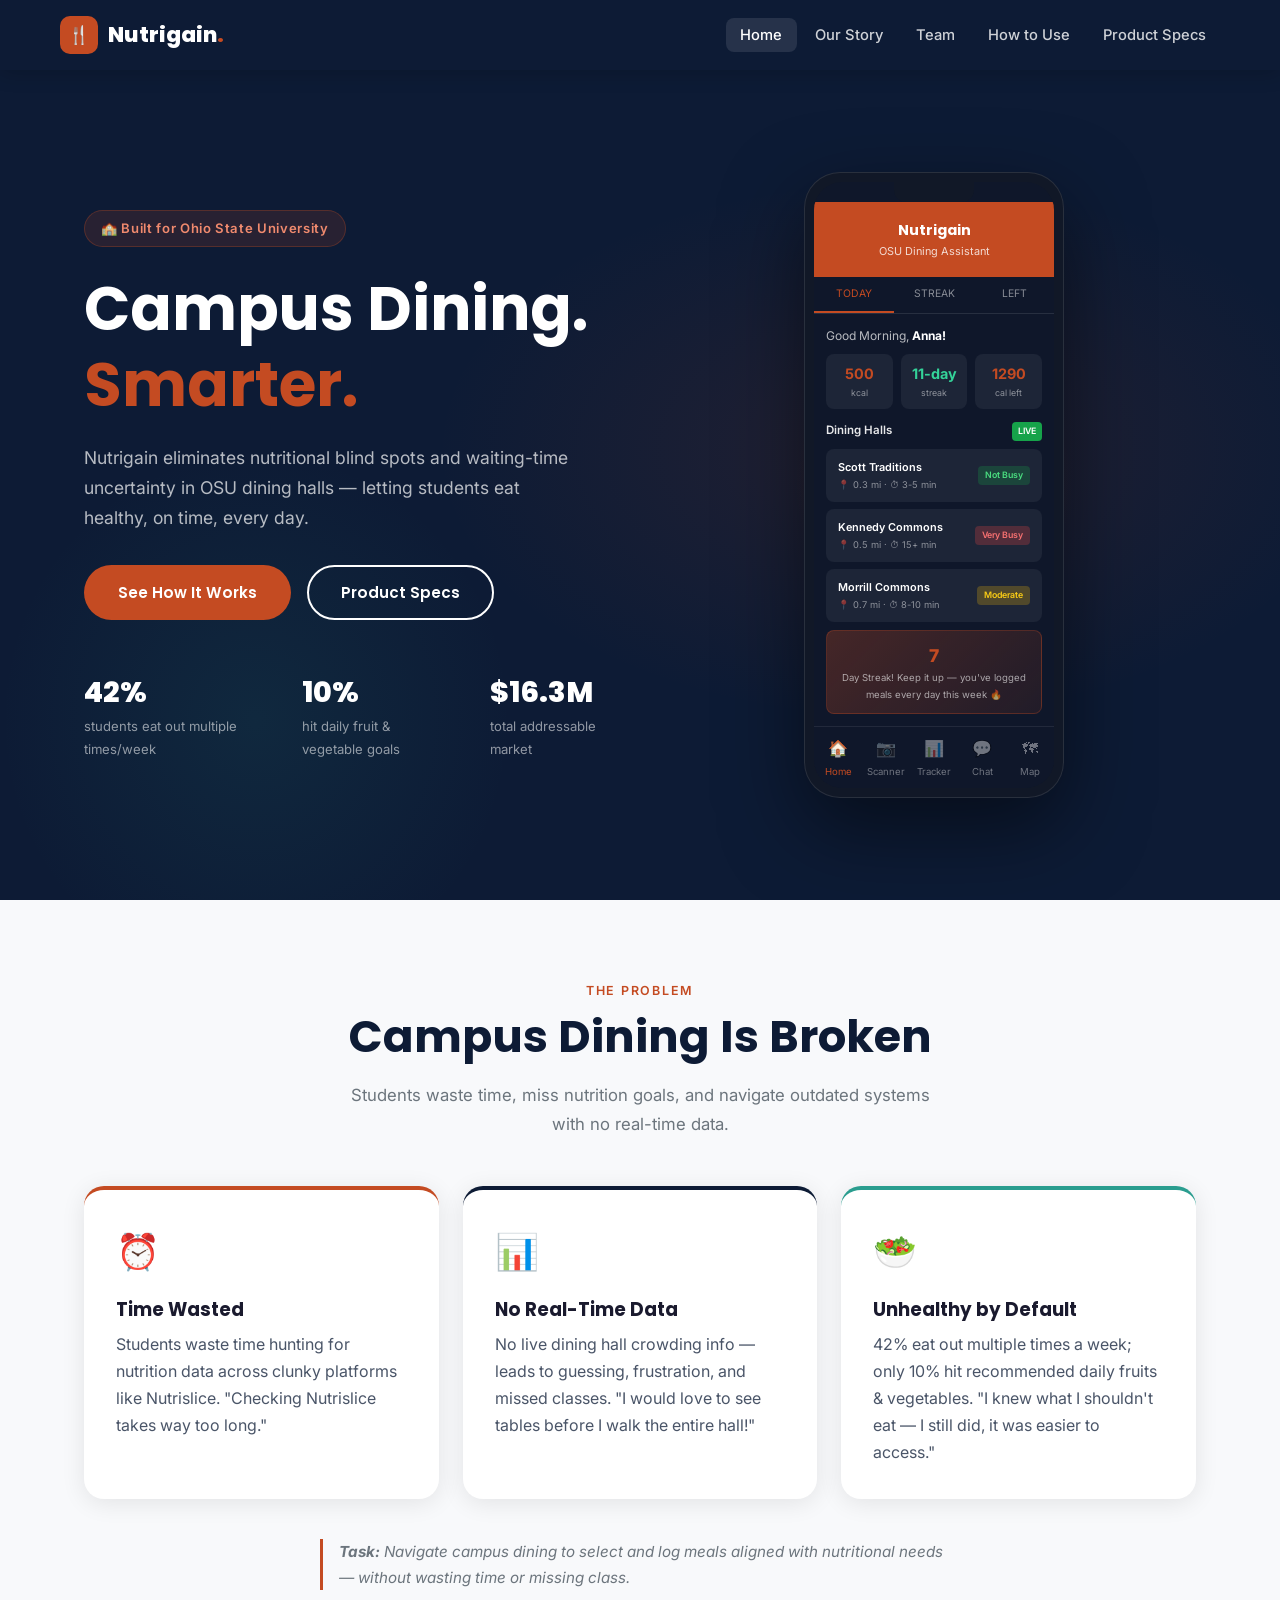
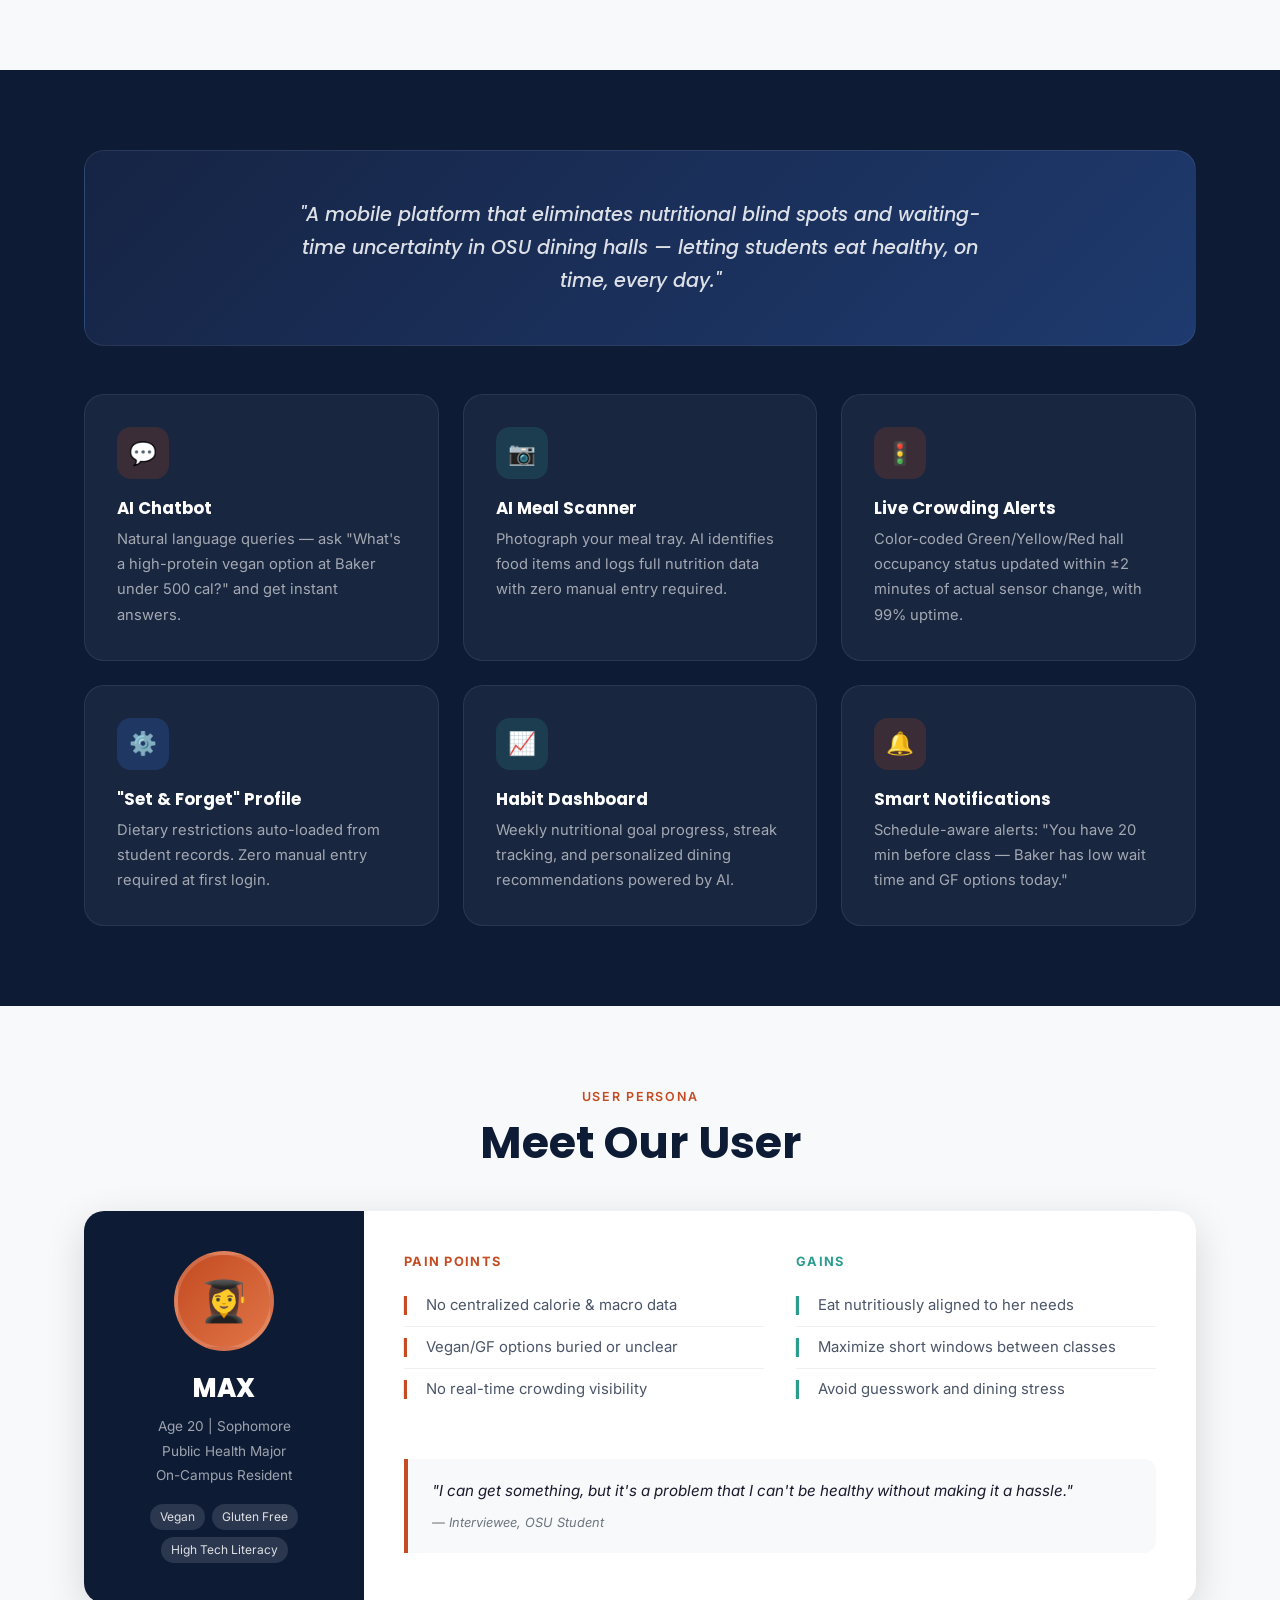
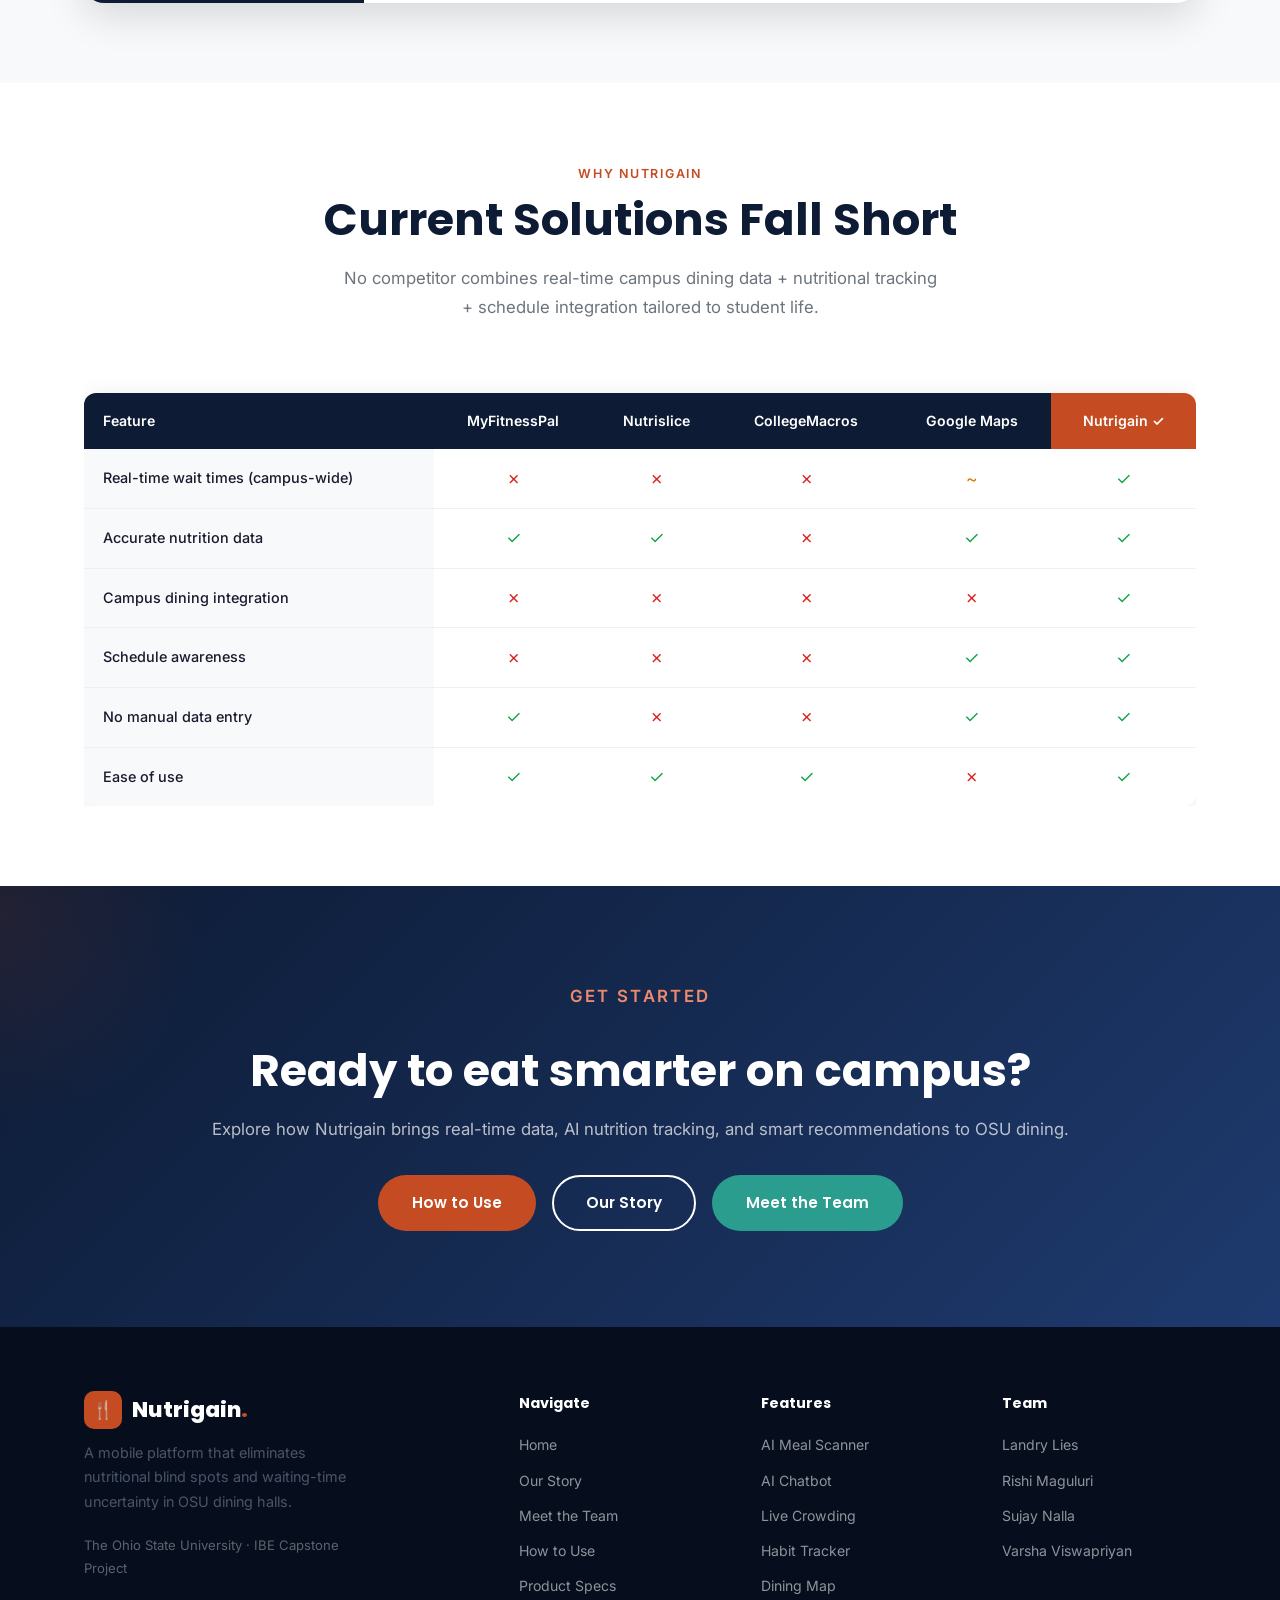
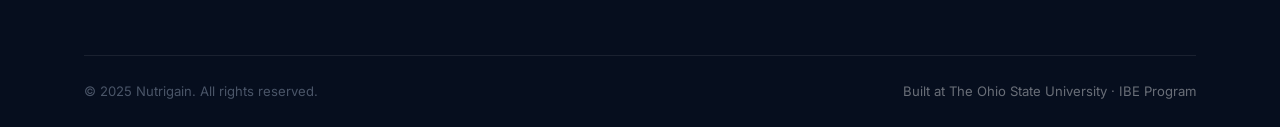
==== index.html @ 14e50cae "Initial Nutrigain website Co-Authored-By: Claude Sonnet 4.6 <noreply@anthropic.com>" ====
<!DOCTYPE html>
<html lang="en">
<head>
  <meta charset="UTF-8">
  <meta name="viewport" content="width=device-width, initial-scale=1.0">
  <title>Nutrigain — Campus Dining. Smarter.</title>
  <link rel="stylesheet" href="css/styles.css">
</head>
<body>

<!-- ── Navigation ─────────────────────────────────────────── -->
<nav class="navbar">
  <div class="nav-inner">
    <a href="index.html" class="nav-logo">
      <div class="nav-logo-icon">🍴</div>
      <span class="nav-logo-text">Nutrigain<span>.</span></span>
    </a>
    <ul class="nav-links">
      <li><a href="index.html">Home</a></li>
      <li><a href="our-story.html">Our Story</a></li>
      <li><a href="team.html">Team</a></li>
      <li><a href="how-to-use.html">How to Use</a></li>
      <li><a href="product-specs.html">Product Specs</a></li>
    </ul>
    <button class="hamburger" aria-label="Menu">
      <span></span><span></span><span></span>
    </button>
  </div>
</nav>

<!-- ── Hero ───────────────────────────────────────────────── -->
<section class="hero">
  <div class="hero-bg"></div>
  <div class="container">
    <div class="hero-grid">
      <div class="hero-content">
        <div class="hero-badge">🏫 Built for Ohio State University</div>
        <h1>Campus Dining.<br><span class="highlight">Smarter.</span></h1>
        <p>Nutrigain eliminates nutritional blind spots and waiting-time uncertainty in OSU dining halls — letting students eat healthy, on time, every day.</p>
        <div class="hero-actions">
          <a href="how-to-use.html" class="btn btn-primary">See How It Works</a>
          <a href="product-specs.html" class="btn btn-secondary">Product Specs</a>
        </div>
        <div class="hero-stats">
          <div>
            <div class="hero-stat-num" data-target="42" data-suffix="%">0%</div>
            <div class="hero-stat-label">students eat out multiple times/week</div>
          </div>
          <div>
            <div class="hero-stat-num" data-target="10" data-suffix="%">0%</div>
            <div class="hero-stat-label">hit daily fruit &amp; vegetable goals</div>
          </div>
          <div>
            <div class="hero-stat-num" data-prefix="$" data-target="16.3" data-suffix="M">$0M</div>
            <div class="hero-stat-label">total addressable market</div>
          </div>
        </div>
      </div>

      <!-- Phone Mockup -->
      <div class="phone-mockup">
        <div class="phone-glow"></div>
        <div class="phone-frame">
          <div class="phone-screen">
            <div class="phone-notch"></div>
            <div class="phone-header">
              <div class="phone-header-title">Nutrigain</div>
              <div class="phone-header-sub">OSU Dining Assistant</div>
            </div>
            <div style="display:flex; border-bottom:1px solid rgba(255,255,255,0.1)">
              <div class="phone-tab active">TODAY</div>
              <div class="phone-tab">STREAK</div>
              <div class="phone-tab">LEFT</div>
            </div>
            <div class="phone-content">
              <div class="phone-greeting">Good Morning, <b>Anna!</b></div>
              <div class="phone-stats-row">
                <div class="phone-stat-card">
                  <div class="num">500</div>
                  <div class="lbl">kcal</div>
                </div>
                <div class="phone-stat-card">
                  <div class="num" style="color:#34d399">11-day</div>
                  <div class="lbl">streak</div>
                </div>
                <div class="phone-stat-card">
                  <div class="num">1290</div>
                  <div class="lbl">cal left</div>
                </div>
              </div>
              <div class="phone-section-title">
                Dining Halls <span class="live-badge">LIVE</span>
              </div>
              <div class="dining-card">
                <div>
                  <div class="dining-card-name">Scott Traditions</div>
                  <div class="dining-card-sub">📍 0.3 mi · ⏱ 3-5 min</div>
                </div>
                <span class="status-badge status-green">Not Busy</span>
              </div>
              <div class="dining-card">
                <div>
                  <div class="dining-card-name">Kennedy Commons</div>
                  <div class="dining-card-sub">📍 0.5 mi · ⏱ 15+ min</div>
                </div>
                <span class="status-badge status-red">Very Busy</span>
              </div>
              <div class="dining-card">
                <div>
                  <div class="dining-card-name">Morrill Commons</div>
                  <div class="dining-card-sub">📍 0.7 mi · ⏱ 8-10 min</div>
                </div>
                <span class="status-badge status-yellow">Moderate</span>
              </div>
              <div class="phone-streak">
                <div class="streak-num">7</div>
                <div class="streak-txt">Day Streak! Keep it up — you've logged meals every day this week 🔥</div>
              </div>
            </div>
            <div class="phone-bottom-nav">
              <a class="active"><span class="icon">🏠</span>Home</a>
              <a><span class="icon">📷</span>Scanner</a>
              <a><span class="icon">📊</span>Tracker</a>
              <a><span class="icon">💬</span>Chat</a>
              <a><span class="icon">🗺</span>Map</a>
            </div>
          </div>
        </div>
      </div>
    </div>
  </div>
</section>

<!-- ── Problem ─────────────────────────────────────────────── -->
<section class="section section-alt">
  <div class="container">
    <div class="text-center fade-in">
      <p class="section-label">The Problem</p>
      <h2 class="section-title">Campus Dining Is Broken</h2>
      <p class="section-subtitle">Students waste time, miss nutrition goals, and navigate outdated systems with no real-time data.</p>
    </div>
    <div class="problem-grid">
      <div class="problem-card fade-in fade-in-delay-1">
        <div class="problem-icon">⏰</div>
        <h3>Time Wasted</h3>
        <p>Students waste time hunting for nutrition data across clunky platforms like Nutrislice. "Checking Nutrislice takes way too long."</p>
      </div>
      <div class="problem-card fade-in fade-in-delay-2">
        <div class="problem-icon">📊</div>
        <h3>No Real-Time Data</h3>
        <p>No live dining hall crowding info — leads to guessing, frustration, and missed classes. "I would love to see tables before I walk the entire hall!"</p>
      </div>
      <div class="problem-card fade-in fade-in-delay-3">
        <div class="problem-icon">🥗</div>
        <h3>Unhealthy by Default</h3>
        <p>42% eat out multiple times a week; only 10% hit recommended daily fruits &amp; vegetables. "I knew what I shouldn't eat — I still did, it was easier to access."</p>
      </div>
    </div>
    <div class="text-center" style="margin-top:2.5rem">
      <p style="font-style:italic; color:var(--gray); font-size:0.95rem; max-width:640px; margin:0 auto; border-left:3px solid var(--orange); padding-left:1rem; text-align:left">
        <strong>Task:</strong> Navigate campus dining to select and log meals aligned with nutritional needs — without wasting time or missing class.
      </p>
    </div>
  </div>
</section>

<!-- ── Value Prop ───────────────────────────────────────────── -->
<section class="section section-dark">
  <div class="container">
    <div class="value-prop-box fade-in">
      <p>"A mobile platform that eliminates nutritional blind spots and waiting-time uncertainty in OSU dining halls — letting students eat healthy, on time, every day."</p>
    </div>
    <div class="features-grid" style="margin-top:3rem">
      <div class="feature-card fade-in fade-in-delay-1">
        <div class="feature-icon fi-orange">💬</div>
        <h3>AI Chatbot</h3>
        <p>Natural language queries — ask "What's a high-protein vegan option at Baker under 500 cal?" and get instant answers.</p>
      </div>
      <div class="feature-card fade-in fade-in-delay-2">
        <div class="feature-icon fi-teal">📷</div>
        <h3>AI Meal Scanner</h3>
        <p>Photograph your meal tray. AI identifies food items and logs full nutrition data with zero manual entry required.</p>
      </div>
      <div class="feature-card fade-in fade-in-delay-3">
        <div class="feature-icon fi-orange">🚦</div>
        <h3>Live Crowding Alerts</h3>
        <p>Color-coded Green/Yellow/Red hall occupancy status updated within ±2 minutes of actual sensor change, with 99% uptime.</p>
      </div>
      <div class="feature-card fade-in fade-in-delay-1">
        <div class="feature-icon fi-blue">⚙️</div>
        <h3>"Set &amp; Forget" Profile</h3>
        <p>Dietary restrictions auto-loaded from student records. Zero manual entry required at first login.</p>
      </div>
      <div class="feature-card fade-in fade-in-delay-2">
        <div class="feature-icon fi-teal">📈</div>
        <h3>Habit Dashboard</h3>
        <p>Weekly nutritional goal progress, streak tracking, and personalized dining recommendations powered by AI.</p>
      </div>
      <div class="feature-card fade-in fade-in-delay-3">
        <div class="feature-icon fi-orange">🔔</div>
        <h3>Smart Notifications</h3>
        <p>Schedule-aware alerts: "You have 20 min before class — Baker has low wait time and GF options today."</p>
      </div>
    </div>
  </div>
</section>


<!-- ── User Persona ─────────────────────────────────────────── -->
<section class="section section-alt">
  <div class="container">
    <div class="text-center fade-in" style="margin-bottom:2.5rem">
      <p class="section-label">User Persona</p>
      <h2 class="section-title">Meet Our User</h2>
    </div>
    <div class="persona-card fade-in">
      <div class="persona-left">
        <div class="persona-avatar">👩‍🎓</div>
        <div class="persona-name">MAX</div>
        <div class="persona-meta">
          Age 20 | Sophomore<br>
          Public Health Major<br>
          On-Campus Resident
        </div>
        <div class="persona-tags">
          <span class="persona-tag">Vegan</span>
          <span class="persona-tag">Gluten Free</span>
          <span class="persona-tag">High Tech Literacy</span>
        </div>
      </div>
      <div class="persona-right">
        <div style="display:grid; grid-template-columns:1fr 1fr; gap:2rem">
          <div>
            <p class="persona-section-title orange">Pain Points</p>
            <ul class="persona-list">
              <li>No centralized calorie &amp; macro data</li>
              <li>Vegan/GF options buried or unclear</li>
              <li>No real-time crowding visibility</li>
            </ul>
          </div>
          <div>
            <p class="persona-section-title teal">Gains</p>
            <ul class="persona-list teal">
              <li>Eat nutritiously aligned to her needs</li>
              <li>Maximize short windows between classes</li>
              <li>Avoid guesswork and dining stress</li>
            </ul>
          </div>
        </div>
        <div class="persona-quote">
          "I can get something, but it's a problem that I can't be healthy without making it a hassle."
          <div style="font-size:0.8rem; margin-top:0.5rem; color:var(--gray)">— Interviewee, OSU Student</div>
        </div>
      </div>
    </div>
  </div>
</section>

<!-- ── Competitor Comparison ────────────────────────────────── -->
<section class="section">
  <div class="container">
    <div class="text-center fade-in" style="margin-bottom:0.5rem">
      <p class="section-label">Why Nutrigain</p>
      <h2 class="section-title">Current Solutions Fall Short</h2>
      <p class="section-subtitle">No competitor combines real-time campus dining data + nutritional tracking + schedule integration tailored to student life.</p>
    </div>
    <div class="fade-in" style="overflow-x:auto; margin-top:2rem">
      <table class="comparison-table">
        <thead>
          <tr>
            <th>Feature</th>
            <th>MyFitnessPal</th>
            <th>Nutrislice</th>
            <th>CollegeMacros</th>
            <th>Google Maps</th>
            <th class="highlight">Nutrigain ✓</th>
          </tr>
        </thead>
        <tbody>
          <tr>
            <td>Real-time wait times (campus-wide)</td>
            <td><span class="cross">✗</span></td>
            <td><span class="cross">✗</span></td>
            <td><span class="cross">✗</span></td>
            <td><span class="partial">~</span></td>
            <td><span class="check">✓</span></td>
          </tr>
          <tr>
            <td>Accurate nutrition data</td>
            <td><span class="check">✓</span></td>
            <td><span class="check">✓</span></td>
            <td><span class="cross">✗</span></td>
            <td><span class="check">✓</span></td>
            <td><span class="check">✓</span></td>
          </tr>
          <tr>
            <td>Campus dining integration</td>
            <td><span class="cross">✗</span></td>
            <td><span class="cross">✗</span></td>
            <td><span class="cross">✗</span></td>
            <td><span class="cross">✗</span></td>
            <td><span class="check">✓</span></td>
          </tr>
          <tr>
            <td>Schedule awareness</td>
            <td><span class="cross">✗</span></td>
            <td><span class="cross">✗</span></td>
            <td><span class="cross">✗</span></td>
            <td><span class="check">✓</span></td>
            <td><span class="check">✓</span></td>
          </tr>
          <tr>
            <td>No manual data entry</td>
            <td><span class="check">✓</span></td>
            <td><span class="cross">✗</span></td>
            <td><span class="cross">✗</span></td>
            <td><span class="check">✓</span></td>
            <td><span class="check">✓</span></td>
          </tr>
          <tr>
            <td>Ease of use</td>
            <td><span class="check">✓</span></td>
            <td><span class="check">✓</span></td>
            <td><span class="check">✓</span></td>
            <td><span class="cross">✗</span></td>
            <td><span class="check">✓</span></td>
          </tr>
        </tbody>
      </table>
    </div>
  </div>
</section>

<!-- ── CTA ─────────────────────────────────────────────────── -->
<section class="cta-section">
  <div class="container">
    <p class="section-label" style="color:#f08a6e">Get Started</p>
    <h2>Ready to eat smarter on campus?</h2>
    <p>Explore how Nutrigain brings real-time data, AI nutrition tracking, and smart recommendations to OSU dining.</p>
    <div style="display:flex; gap:1rem; justify-content:center; flex-wrap:wrap; position:relative; z-index:1">
      <a href="how-to-use.html" class="btn btn-primary">How to Use</a>
      <a href="our-story.html" class="btn btn-secondary">Our Story</a>
      <a href="team.html" class="btn btn-teal">Meet the Team</a>
    </div>
  </div>
</section>

<!-- ── Footer ──────────────────────────────────────────────── -->
<footer class="footer">
  <div class="container">
    <div class="footer-grid">
      <div class="footer-brand">
        <div class="nav-logo">
          <div class="nav-logo-icon">🍴</div>
          <span class="nav-logo-text">Nutrigain<span>.</span></span>
        </div>
        <p>A mobile platform that eliminates nutritional blind spots and waiting-time uncertainty in OSU dining halls.</p>
        <p style="font-size:0.82rem; color:rgba(255,255,255,0.35)">The Ohio State University · IBE Capstone Project</p>
      </div>
      <div>
        <div class="footer-heading">Navigate</div>
        <ul class="footer-links">
          <li><a href="index.html">Home</a></li>
          <li><a href="our-story.html">Our Story</a></li>
          <li><a href="team.html">Meet the Team</a></li>
          <li><a href="how-to-use.html">How to Use</a></li>
          <li><a href="product-specs.html">Product Specs</a></li>
        </ul>
      </div>
      <div>
        <div class="footer-heading">Features</div>
        <ul class="footer-links">
          <li><a href="how-to-use.html#ai-scanner">AI Meal Scanner</a></li>
          <li><a href="how-to-use.html#chatbot">AI Chatbot</a></li>
          <li><a href="how-to-use.html#crowding">Live Crowding</a></li>
          <li><a href="how-to-use.html#tracker">Habit Tracker</a></li>
          <li><a href="how-to-use.html#map">Dining Map</a></li>
        </ul>
      </div>
      <div>
        <div class="footer-heading">Team</div>
        <ul class="footer-links">
          <li><a href="team/landry-lies.html">Landry Lies</a></li>
          <li><a href="team/rishi-maguluri.html">Rishi Maguluri</a></li>
          <li><a href="team/sujay-nalla.html">Sujay Nalla</a></li>
          <li><a href="team/varsha-viswapriyan.html">Varsha Viswapriyan</a></li>
        </ul>
      </div>
    </div>
    <div class="footer-bottom">
      <p>&copy; 2025 Nutrigain. All rights reserved.</p>
      <p class="footer-osu">Built at The Ohio State University · IBE Program</p>
    </div>
  </div>
</footer>

<script src="js/main.js"></script>
</body>
</html>
---- css/styles.css ----
/* ============================================================
   Nutrigain — Master Stylesheet
   Colors: Navy #0d1b35 | Orange #c44b22 | Teal #2a9d8f
   ============================================================ */

@import url('https://fonts.googleapis.com/css2?family=Poppins:wght@400;600;700;800&family=Inter:wght@300;400;500;600&display=swap');

:root {
  --navy:        #0d1b35;
  --navy-mid:    #162444;
  --navy-light:  #1e3a6e;
  --orange:      #c44b22;
  --orange-h:    #d95c32;
  --teal:        #2a9d8f;
  --teal-h:      #3dbcac;
  --white:       #ffffff;
  --off-white:   #f8f9fb;
  --light:       #eef0f4;
  --gray:        #6c757d;
  --dark:        #1a1a2e;
  --shadow:      0 4px 24px rgba(0,0,0,0.09);
  --shadow-lg:   0 12px 40px rgba(0,0,0,0.14);
  --radius:      12px;
  --radius-lg:   20px;
  --transition:  all 0.3s cubic-bezier(0.4,0,0.2,1);
}

/* ── Reset ── */
*, *::before, *::after { box-sizing: border-box; margin: 0; padding: 0; }
html { scroll-behavior: smooth; }
body {
  font-family: 'Inter', -apple-system, BlinkMacSystemFont, sans-serif;
  color: var(--dark);
  line-height: 1.7;
  overflow-x: hidden;
  background: var(--white);
}
img { max-width: 100%; display: block; }
a  { text-decoration: none; color: inherit; }
ul { list-style: none; }

/* ── Typography ── */
h1,h2,h3,h4,h5 { font-family: 'Poppins', sans-serif; font-weight: 700; line-height: 1.25; }
h1 { font-size: clamp(2.2rem, 5vw, 3.8rem); }
h2 { font-size: clamp(1.8rem, 3.5vw, 2.8rem); }
h3 { font-size: clamp(1.2rem, 2vw, 1.6rem); }
p  { font-size: 1rem; color: #4a5568; }

.section-label {
  font-size: 0.78rem;
  font-weight: 600;
  letter-spacing: 0.14em;
  text-transform: uppercase;
  color: var(--orange);
  margin-bottom: 0.5rem;
}
.section-title { margin-bottom: 1rem; color: var(--navy); }
.section-subtitle { font-size: 1.05rem; color: var(--gray); max-width: 600px; }

/* ── Layout Helpers ── */
.container { max-width: 1160px; margin: 0 auto; padding: 0 1.5rem; }
.section { padding: 5rem 0; }
.section-dark { background: var(--navy); }
.section-alt  { background: var(--off-white); }
.text-center { text-align: center; }
.text-center .section-subtitle { margin: 0 auto; }
.flex { display: flex; }
.flex-center { display: flex; align-items: center; justify-content: center; }
.grid-2 { display: grid; grid-template-columns: repeat(2,1fr); gap: 2rem; }
.grid-3 { display: grid; grid-template-columns: repeat(3,1fr); gap: 2rem; }
.grid-4 { display: grid; grid-template-columns: repeat(4,1fr); gap: 1.5rem; }

/* ── Buttons ── */
.btn {
  display: inline-flex;
  align-items: center;
  gap: 0.5rem;
  padding: 0.8rem 2rem;
  border-radius: 50px;
  font-family: 'Poppins', sans-serif;
  font-weight: 600;
  font-size: 0.95rem;
  cursor: pointer;
  border: 2px solid transparent;
  transition: var(--transition);
  white-space: nowrap;
}
.btn-primary { background: var(--orange); color: var(--white); }
.btn-primary:hover { background: var(--orange-h); transform: translateY(-2px); box-shadow: 0 8px 24px rgba(196,75,34,0.35); }
.btn-secondary { background: transparent; border-color: var(--white); color: var(--white); }
.btn-secondary:hover { background: var(--white); color: var(--navy); transform: translateY(-2px); }
.btn-teal { background: var(--teal); color: var(--white); }
.btn-teal:hover { background: var(--teal-h); transform: translateY(-2px); }
.btn-outline { background: transparent; border-color: var(--navy); color: var(--navy); }
.btn-outline:hover { background: var(--navy); color: var(--white); }
.btn-sm { padding: 0.5rem 1.2rem; font-size: 0.85rem; }

/* ── Navigation ── */
.navbar {
  position: fixed;
  top: 0; left: 0; right: 0;
  z-index: 1000;
  background: var(--navy);
  padding: 0 1.5rem;
  height: 70px;
  display: flex;
  align-items: center;
  transition: var(--transition);
  box-shadow: 0 2px 20px rgba(0,0,0,0.2);
}
.navbar.scrolled { height: 62px; background: rgba(13,27,53,0.97); backdrop-filter: blur(10px); }
.nav-inner { max-width: 1160px; margin: 0 auto; width: 100%; display: flex; align-items: center; justify-content: space-between; }
.nav-logo { display: flex; align-items: center; gap: 0.65rem; }
.nav-logo-icon {
  width: 38px; height: 38px;
  background: var(--orange);
  border-radius: 10px;
  display: flex; align-items: center; justify-content: center;
  font-size: 1.1rem;
}
.nav-logo-text { font-family: 'Poppins', sans-serif; font-weight: 800; font-size: 1.35rem; color: var(--white); }
.nav-logo-text span { color: var(--orange); }
.nav-links { display: flex; align-items: center; gap: 0.25rem; }
.nav-links a {
  color: rgba(255,255,255,0.8);
  font-weight: 500;
  font-size: 0.92rem;
  padding: 0.5rem 0.9rem;
  border-radius: 8px;
  transition: var(--transition);
}
.nav-links a:hover, .nav-links a.active { color: var(--white); background: rgba(255,255,255,0.1); }
.nav-cta { margin-left: 0.5rem; }
.hamburger { display: none; flex-direction: column; gap: 5px; cursor: pointer; padding: 5px; }
.hamburger span { display: block; width: 24px; height: 2px; background: var(--white); border-radius: 2px; transition: var(--transition); }

/* ── Hero ── */
.hero {
  min-height: 100vh;
  background: var(--navy);
  display: flex;
  align-items: center;
  position: relative;
  overflow: hidden;
  padding-top: 70px;
}
.hero-bg {
  position: absolute; inset: 0;
  background:
    radial-gradient(ellipse 60% 50% at 70% 50%, rgba(196,75,34,0.12) 0%, transparent 60%),
    radial-gradient(ellipse 40% 60% at 20% 80%, rgba(42,157,143,0.1) 0%, transparent 50%);
}
.hero-grid {
  display: grid;
  grid-template-columns: 1fr 1fr;
  gap: 4rem;
  align-items: center;
  position: relative;
  z-index: 1;
}
.hero-badge {
  display: inline-flex;
  align-items: center;
  gap: 0.5rem;
  background: rgba(196,75,34,0.15);
  border: 1px solid rgba(196,75,34,0.3);
  color: #f08a6e;
  padding: 0.4rem 1rem;
  border-radius: 50px;
  font-size: 0.82rem;
  font-weight: 600;
  letter-spacing: 0.05em;
  margin-bottom: 1.5rem;
}
.hero h1 { color: var(--white); margin-bottom: 1.25rem; }
.hero h1 .highlight { color: var(--orange); }
.hero p { color: rgba(255,255,255,0.7); font-size: 1.1rem; max-width: 500px; margin-bottom: 2rem; }
.hero-actions { display: flex; gap: 1rem; flex-wrap: wrap; }
.hero-stats { display: flex; gap: 2.5rem; margin-top: 3rem; }
.hero-stat-num { font-family: 'Poppins', sans-serif; font-size: 1.8rem; font-weight: 800; color: var(--white); }
.hero-stat-label { font-size: 0.82rem; color: rgba(255,255,255,0.55); margin-top: -2px; }

/* Phone mockup */
.phone-mockup {
  position: relative;
  display: flex;
  justify-content: center;
  align-items: center;
}
.phone-glow {
  position: absolute;
  width: 280px; height: 280px;
  background: radial-gradient(circle, rgba(196,75,34,0.25), transparent 70%);
  border-radius: 50%;
}
.phone-frame {
  width: 260px;
  background: #111827;
  border-radius: 36px;
  padding: 10px;
  box-shadow: 0 30px 80px rgba(0,0,0,0.5), inset 0 0 0 1px rgba(255,255,255,0.1);
  position: relative;
  z-index: 1;
}
.phone-screen {
  background: #0f172a;
  border-radius: 28px;
  overflow: hidden;
  min-height: 480px;
}
.phone-notch {
  width: 80px; height: 20px;
  background: #111827;
  border-radius: 0 0 12px 12px;
  margin: 0 auto;
}
.phone-header {
  background: var(--orange);
  padding: 1rem;
  text-align: center;
}
.phone-header-title { font-family: 'Poppins', sans-serif; font-weight: 700; color: white; font-size: 0.9rem; }
.phone-header-sub { font-size: 0.68rem; color: rgba(255,255,255,0.8); }
.phone-tabs {
  display: flex;
  border-bottom: 1px solid rgba(255,255,255,0.1);
}
.phone-tab {
  flex: 1;
  padding: 0.5rem;
  text-align: center;
  font-size: 0.65rem;
  color: rgba(255,255,255,0.5);
  cursor: pointer;
}
.phone-tab.active { color: var(--orange); border-bottom: 2px solid var(--orange); }
.phone-content { padding: 0.75rem; }
.phone-greeting { font-size: 0.75rem; color: rgba(255,255,255,0.7); margin-bottom: 0.5rem; }
.phone-greeting b { color: white; }
.phone-stats-row { display: flex; gap: 0.5rem; margin-bottom: 0.75rem; }
.phone-stat-card {
  flex: 1;
  background: rgba(255,255,255,0.06);
  border-radius: 8px;
  padding: 0.5rem;
  text-align: center;
}
.phone-stat-card .num { font-size: 0.9rem; font-weight: 700; color: var(--orange); }
.phone-stat-card .lbl { font-size: 0.55rem; color: rgba(255,255,255,0.5); }
.phone-section-title { font-size: 0.72rem; font-weight: 600; color: rgba(255,255,255,0.9); margin-bottom: 0.5rem; display: flex; align-items: center; justify-content: space-between; }
.live-badge { font-size: 0.55rem; background: #16a34a; color: white; padding: 2px 6px; border-radius: 4px; }
.dining-card {
  background: rgba(255,255,255,0.06);
  border-radius: 8px;
  padding: 0.6rem 0.75rem;
  margin-bottom: 0.4rem;
  display: flex;
  align-items: center;
  justify-content: space-between;
}
.dining-card-name { font-size: 0.68rem; color: white; font-weight: 600; }
.dining-card-sub { font-size: 0.58rem; color: rgba(255,255,255,0.5); }
.status-badge { font-size: 0.55rem; padding: 2px 7px; border-radius: 4px; font-weight: 600; }
.status-green { background: rgba(22,163,74,0.25); color: #4ade80; }
.status-yellow { background: rgba(234,179,8,0.25); color: #facc15; }
.status-red { background: rgba(239,68,68,0.25); color: #f87171; }
.phone-streak {
  background: linear-gradient(135deg, rgba(196,75,34,0.3), rgba(196,75,34,0.1));
  border: 1px solid rgba(196,75,34,0.3);
  border-radius: 8px;
  padding: 0.6rem;
  text-align: center;
  margin-top: 0.5rem;
}
.phone-streak .streak-num { font-size: 1.1rem; font-weight: 800; color: var(--orange); }
.phone-streak .streak-txt { font-size: 0.6rem; color: rgba(255,255,255,0.6); }
.phone-bottom-nav {
  display: flex;
  background: #0f172a;
  border-top: 1px solid rgba(255,255,255,0.08);
  padding: 0.5rem 0;
}
.phone-bottom-nav a {
  flex: 1;
  text-align: center;
  font-size: 0.6rem;
  color: rgba(255,255,255,0.4);
  display: flex;
  flex-direction: column;
  align-items: center;
  gap: 2px;
}
.phone-bottom-nav a.active { color: var(--orange); }
.phone-bottom-nav a .icon { font-size: 1rem; }

/* ── Problem Section ── */
.problem-grid { display: grid; grid-template-columns: repeat(3,1fr); gap: 1.5rem; margin-top: 3rem; }
.problem-card {
  background: var(--white);
  border-radius: var(--radius-lg);
  padding: 2rem;
  box-shadow: var(--shadow);
  transition: var(--transition);
  border-top: 4px solid transparent;
}
.problem-card:nth-child(1) { border-top-color: var(--orange); }
.problem-card:nth-child(2) { border-top-color: var(--navy); }
.problem-card:nth-child(3) { border-top-color: var(--teal); }
.problem-card:hover { transform: translateY(-6px); box-shadow: var(--shadow-lg); }
.problem-icon { font-size: 2.2rem; margin-bottom: 1rem; }
.problem-card h3 { margin-bottom: 0.6rem; font-size: 1.15rem; }

/* ── Features ── */
.features-grid { display: grid; grid-template-columns: repeat(3,1fr); gap: 1.5rem; margin-top: 3rem; }
.feature-card {
  background: rgba(255,255,255,0.05);
  border: 1px solid rgba(255,255,255,0.08);
  border-radius: var(--radius-lg);
  padding: 2rem;
  transition: var(--transition);
}
.feature-card:hover {
  background: rgba(255,255,255,0.08);
  transform: translateY(-4px);
  border-color: rgba(196,75,34,0.3);
}
.feature-icon {
  width: 52px; height: 52px;
  border-radius: 14px;
  display: flex; align-items: center; justify-content: center;
  font-size: 1.4rem;
  margin-bottom: 1.2rem;
}
.fi-orange { background: rgba(196,75,34,0.2); }
.fi-teal   { background: rgba(42,157,143,0.2); }
.fi-blue   { background: rgba(59,130,246,0.2); }
.feature-card h3 { color: var(--white); margin-bottom: 0.5rem; font-size: 1.05rem; }
.feature-card p  { color: rgba(255,255,255,0.6); font-size: 0.92rem; }

/* ── Value Prop ── */
.value-prop-box {
  background: linear-gradient(135deg, var(--navy-mid), var(--navy-light));
  border-radius: var(--radius-lg);
  padding: 3rem;
  text-align: center;
  border: 1px solid rgba(255,255,255,0.08);
}
.value-prop-box p { color: rgba(255,255,255,0.85); font-size: 1.2rem; font-style: italic; font-family: 'Poppins', sans-serif; font-weight: 500; max-width: 700px; margin: 0 auto; }

/* ── Stats Bar ── */
.stats-bar {
  background: var(--orange);
  padding: 2.5rem 0;
}
.stats-row { display: flex; justify-content: space-around; align-items: center; flex-wrap: wrap; gap: 2rem; }
.stat-item { text-align: center; }
.stat-num { font-family: 'Poppins', sans-serif; font-size: 2.4rem; font-weight: 800; color: var(--white); line-height: 1; }
.stat-label { font-size: 0.82rem; color: rgba(255,255,255,0.8); margin-top: 0.3rem; font-weight: 500; }

/* ── Comparison Table ── */
.comparison-table { width: 100%; border-collapse: separate; border-spacing: 0; margin-top: 2.5rem; border-radius: var(--radius); overflow: hidden; box-shadow: var(--shadow); }
.comparison-table th { background: var(--navy); color: var(--white); padding: 1rem 1.2rem; font-size: 0.88rem; font-weight: 600; text-align: center; }
.comparison-table th:first-child { text-align: left; }
.comparison-table th.highlight { background: var(--orange); }
.comparison-table td { padding: 0.9rem 1.2rem; text-align: center; font-size: 0.9rem; border-bottom: 1px solid var(--light); }
.comparison-table td:first-child { text-align: left; font-weight: 500; background: var(--off-white); }
.comparison-table tr:last-child td { border-bottom: none; }
.comparison-table tr:hover td { background: rgba(196,75,34,0.04); }
.check { color: #16a34a; font-size: 1.1rem; }
.cross { color: #dc2626; font-size: 1.1rem; }
.partial { color: #d97706; font-size: 1.1rem; }

/* ── Persona Card ── */
.persona-card {
  background: var(--white);
  border-radius: var(--radius-lg);
  overflow: hidden;
  box-shadow: var(--shadow-lg);
  display: grid;
  grid-template-columns: 280px 1fr;
}
.persona-left {
  background: var(--navy);
  padding: 2.5rem 2rem;
  text-align: center;
}
.persona-avatar {
  width: 100px; height: 100px;
  background: linear-gradient(135deg, var(--orange), #e07548);
  border-radius: 50%;
  display: flex; align-items: center; justify-content: center;
  font-size: 2.5rem;
  margin: 0 auto 1rem;
  border: 4px solid rgba(255,255,255,0.15);
}
.persona-name { font-family: 'Poppins', sans-serif; font-size: 1.6rem; font-weight: 800; color: var(--white); margin-bottom: 0.25rem; }
.persona-meta { font-size: 0.85rem; color: rgba(255,255,255,0.6); line-height: 1.8; }
.persona-tags { display: flex; flex-wrap: wrap; gap: 0.4rem; margin-top: 1rem; justify-content: center; }
.persona-tag { background: rgba(255,255,255,0.12); color: rgba(255,255,255,0.85); padding: 3px 10px; border-radius: 20px; font-size: 0.75rem; }
.persona-right { padding: 2.5rem; }
.persona-section-title { font-size: 0.8rem; font-weight: 700; letter-spacing: 0.1em; text-transform: uppercase; margin-bottom: 0.75rem; }
.persona-section-title.orange { color: var(--orange); }
.persona-section-title.teal { color: var(--teal); }
.persona-list { margin-bottom: 1.5rem; }
.persona-list li {
  display: flex;
  align-items: flex-start;
  gap: 0.6rem;
  padding: 0.5rem 0;
  border-bottom: 1px solid var(--light);
  font-size: 0.93rem;
  color: #4a5568;
}
.persona-list li:last-child { border-bottom: none; }
.persona-list li::before { content: '▎'; color: var(--orange); font-size: 1rem; flex-shrink: 0; line-height: 1.5; }
.persona-list.teal li::before { color: var(--teal); }
.persona-quote {
  background: var(--off-white);
  border-left: 4px solid var(--orange);
  padding: 1.2rem 1.5rem;
  border-radius: 0 var(--radius) var(--radius) 0;
  font-style: italic;
  font-size: 0.95rem;
  color: var(--dark);
  margin-top: 1.5rem;
}

/* ── Timeline ── */
.timeline { position: relative; padding: 2rem 0; }
.timeline::before {
  content: '';
  position: absolute;
  left: 50%;
  top: 0; bottom: 0;
  width: 2px;
  background: linear-gradient(to bottom, var(--orange), var(--teal));
  transform: translateX(-50%);
}
.timeline-item {
  display: grid;
  grid-template-columns: 1fr 60px 1fr;
  gap: 0; margin-bottom: 3rem;
  align-items: start;
}
.timeline-item:nth-child(even) .timeline-content:first-child { order: 3; text-align: left; }
.timeline-item:nth-child(even) .timeline-center { order: 2; }
.timeline-item:nth-child(even) .timeline-content:last-child { order: 1; text-align: right; }
.timeline-content {
  background: var(--white);
  border-radius: var(--radius);
  padding: 1.5rem;
  box-shadow: var(--shadow);
  transition: var(--transition);
}
.timeline-content:hover { transform: translateY(-3px); box-shadow: var(--shadow-lg); }
.timeline-content.empty { background: transparent; box-shadow: none; }
.timeline-center { display: flex; justify-content: center; align-items: flex-start; padding-top: 1.5rem; }
.timeline-dot {
  width: 44px; height: 44px;
  border-radius: 50%;
  background: var(--orange);
  display: flex; align-items: center; justify-content: center;
  font-size: 1.2rem;
  box-shadow: 0 0 0 6px rgba(196,75,34,0.15);
  flex-shrink: 0;
}
.timeline-dot.teal { background: var(--teal); box-shadow: 0 0 0 6px rgba(42,157,143,0.15); }
.timeline-dot.navy { background: var(--navy); box-shadow: 0 0 0 6px rgba(13,27,53,0.15); }
.timeline-step { font-size: 0.75rem; font-weight: 700; letter-spacing: 0.1em; text-transform: uppercase; color: var(--orange); margin-bottom: 0.4rem; }
.timeline-content h3 { font-size: 1.05rem; margin-bottom: 0.5rem; }
.timeline-content p  { font-size: 0.88rem; }

/* ── Team ── */
.team-grid { display: grid; grid-template-columns: repeat(4,1fr); gap: 2rem; margin-top: 3rem; }
.team-card {
  background: var(--white);
  border-radius: var(--radius-lg);
  overflow: hidden;
  box-shadow: var(--shadow);
  transition: var(--transition);
  text-align: center;
}
.team-card:hover { transform: translateY(-8px); box-shadow: var(--shadow-lg); }
.team-photo {
  height: 180px;
  background: var(--navy);
  display: flex; align-items: center; justify-content: center;
  font-size: 3rem;
  position: relative;
  overflow: hidden;
}
.team-photo::before {
  content: '';
  position: absolute; inset: 0;
  background: radial-gradient(circle at 50% 70%, rgba(196,75,34,0.15), transparent 60%);
}
.team-initials {
  width: 80px; height: 80px;
  border-radius: 50%;
  display: flex; align-items: center; justify-content: center;
  font-family: 'Poppins', sans-serif;
  font-size: 1.6rem;
  font-weight: 800;
  color: var(--white);
  position: relative;
  z-index: 1;
  border: 3px solid rgba(255,255,255,0.2);
}
.ti-orange { background: var(--orange); }
.ti-teal   { background: var(--teal); }
.ti-blue   { background: #3b82f6; }
.ti-purple { background: #7c3aed; }
.team-info { padding: 1.5rem; }
.team-name { font-size: 1.05rem; margin-bottom: 0.2rem; }
.team-role { font-size: 0.82rem; color: var(--orange); font-weight: 600; margin-bottom: 0.75rem; }
.team-bio  { font-size: 0.85rem; margin-bottom: 1rem; }
.team-link { font-size: 0.85rem; font-weight: 600; color: var(--teal); display: inline-flex; align-items: center; gap: 0.3rem; }
.team-link:hover { color: var(--orange); }

/* ── UX Flow ── */
.flow-diagram {
  background: var(--white);
  border-radius: var(--radius-lg);
  padding: 2.5rem;
  box-shadow: var(--shadow-lg);
  margin-top: 2.5rem;
  overflow-x: auto;
}
.flow-title { font-size: 0.75rem; font-weight: 700; letter-spacing: 0.12em; text-transform: uppercase; color: var(--gray); margin-bottom: 2rem; text-align: center; }
.flow-row { display: flex; align-items: flex-start; justify-content: center; gap: 0; flex-wrap: nowrap; }
.flow-node {
  background: #dbeafe;
  border: 2px solid #93c5fd;
  border-radius: 8px;
  padding: 0.6rem 0.9rem;
  font-size: 0.78rem;
  font-weight: 600;
  color: #1e40af;
  text-align: center;
  min-width: 110px;
  max-width: 130px;
  position: relative;
}
.flow-node.orange { background: #fed7aa; border-color: #fb923c; color: #9a3412; }
.flow-node.teal   { background: #ccfbf1; border-color: #5eead4; color: #134e4a; }
.flow-node.navy   { background: #e0e7ff; border-color: #818cf8; color: #3730a3; }
.flow-arrow {
  display: flex; align-items: center;
  color: var(--gray);
  font-size: 1rem;
  padding: 0 0.3rem;
  margin-top: 0.8rem;
}
.flow-arrow-down {
  display: flex;
  justify-content: center;
  color: var(--gray);
  font-size: 1rem;
  margin: 0.3rem 0;
}
.flow-col { display: flex; flex-direction: column; align-items: center; }
.flow-branch { display: flex; gap: 1rem; justify-content: center; align-items: flex-start; }

/* ── Step Cards ── */
.steps-grid { display: grid; grid-template-columns: repeat(3,1fr); gap: 2rem; margin-top: 2.5rem; }
.step-card {
  background: var(--white);
  border-radius: var(--radius-lg);
  padding: 2rem;
  box-shadow: var(--shadow);
  position: relative;
  transition: var(--transition);
}
.step-card:hover { transform: translateY(-5px); box-shadow: var(--shadow-lg); }
.step-num {
  position: absolute;
  top: -16px; left: 2rem;
  width: 40px; height: 40px;
  background: var(--orange);
  color: var(--white);
  border-radius: 50%;
  display: flex; align-items: center; justify-content: center;
  font-family: 'Poppins', sans-serif;
  font-weight: 800;
  font-size: 1rem;
  box-shadow: 0 4px 12px rgba(196,75,34,0.35);
}
.step-icon { font-size: 2rem; margin: 0.5rem 0 1rem; }
.step-card h3 { font-size: 1.1rem; margin-bottom: 0.5rem; }

/* ── Specs ── */
.spec-grid { display: grid; grid-template-columns: repeat(2,1fr); gap: 2rem; margin-top: 2.5rem; }
.spec-card {
  background: var(--white);
  border-radius: var(--radius-lg);
  padding: 2rem;
  box-shadow: var(--shadow);
}
.spec-card-title { font-size: 1rem; font-weight: 700; margin-bottom: 1.2rem; display: flex; align-items: center; gap: 0.6rem; color: var(--navy); }
.spec-card-title span { font-size: 1.4rem; }
.spec-list li { padding: 0.6rem 0; border-bottom: 1px solid var(--light); font-size: 0.9rem; color: #4a5568; display: flex; align-items: flex-start; gap: 0.5rem; }
.spec-list li:last-child { border-bottom: none; }
.spec-list li::before { content: '→'; color: var(--orange); font-weight: 700; flex-shrink: 0; }
.tech-pill {
  display: inline-flex;
  align-items: center;
  gap: 0.4rem;
  background: var(--off-white);
  border: 1px solid var(--light);
  border-radius: 50px;
  padding: 0.4rem 1rem;
  font-size: 0.85rem;
  font-weight: 600;
  margin: 0.3rem;
  transition: var(--transition);
}
.tech-pill:hover { background: var(--navy); color: var(--white); border-color: var(--navy); }
.tech-pill.primary { background: var(--orange); color: white; border-color: var(--orange); }
.tech-pill.teal    { background: var(--teal); color: white; border-color: var(--teal); }
.code-block {
  background: #0f172a;
  color: #94a3b8;
  border-radius: var(--radius);
  padding: 1.5rem;
  font-family: 'Courier New', monospace;
  font-size: 0.82rem;
  line-height: 1.7;
  overflow-x: auto;
  margin-top: 1rem;
}
.code-block .keyword { color: #f472b6; }
.code-block .string  { color: #34d399; }
.code-block .comment { color: #64748b; }
.code-block .func    { color: #60a5fa; }

/* ── Requirement Table ── */
.req-table { width: 100%; border-collapse: separate; border-spacing: 0; border-radius: var(--radius); overflow: hidden; box-shadow: var(--shadow); margin-top: 2rem; }
.req-table th { background: var(--navy); color: var(--white); padding: 0.9rem 1rem; font-size: 0.85rem; text-align: left; }
.req-table td { padding: 0.85rem 1rem; font-size: 0.88rem; border-bottom: 1px solid var(--light); vertical-align: top; }
.req-table tr:last-child td { border-bottom: none; }
.req-table tr:hover td { background: rgba(196,75,34,0.04); }
.priority-high   { background: rgba(196,75,34,0.1); color: var(--orange); padding: 2px 10px; border-radius: 20px; font-size: 0.78rem; font-weight: 700; }
.priority-medium { background: rgba(42,157,143,0.1); color: var(--teal); padding: 2px 10px; border-radius: 20px; font-size: 0.78rem; font-weight: 700; }

/* ── CTA Section ── */
.cta-section {
  background: linear-gradient(135deg, var(--navy), var(--navy-light));
  padding: 6rem 0;
  text-align: center;
  position: relative;
  overflow: hidden;
}
.cta-section::before {
  content: '';
  position: absolute;
  top: -50%; left: -20%;
  width: 500px; height: 500px;
  background: radial-gradient(circle, rgba(196,75,34,0.12), transparent 60%);
  border-radius: 50%;
}
.cta-section h2 { color: var(--white); margin-bottom: 1rem; position: relative; z-index: 1; }
.cta-section p  { color: rgba(255,255,255,0.7); font-size: 1.05rem; margin-bottom: 2rem; position: relative; z-index: 1; }

/* ── Footer ── */
.footer {
  background: #060e1e;
  padding: 4rem 0 1.5rem;
  color: rgba(255,255,255,0.6);
}
.footer-grid { display: grid; grid-template-columns: 2fr 1fr 1fr 1fr; gap: 3rem; margin-bottom: 3rem; }
.footer-brand p { font-size: 0.9rem; margin: 0.75rem 0 1.25rem; max-width: 280px; }
.footer-heading { font-family: 'Poppins', sans-serif; font-weight: 700; font-size: 0.9rem; color: var(--white); margin-bottom: 1rem; }
.footer-links li { margin-bottom: 0.5rem; }
.footer-links a { font-size: 0.88rem; color: rgba(255,255,255,0.55); transition: var(--transition); }
.footer-links a:hover { color: var(--orange); }
.footer-bottom { border-top: 1px solid rgba(255,255,255,0.08); padding-top: 1.5rem; display: flex; justify-content: space-between; align-items: center; flex-wrap: wrap; gap: 1rem; }
.footer-bottom p { font-size: 0.82rem; }
.footer-osu { font-size: 0.82rem; color: rgba(255,255,255,0.4); }

/* ── Page Header ── */
.page-header {
  background: var(--navy);
  padding: 8rem 0 4rem;
  position: relative;
  overflow: hidden;
}
.page-header::before {
  content: '';
  position: absolute; inset: 0;
  background: radial-gradient(ellipse 50% 80% at 80% 50%, rgba(196,75,34,0.12), transparent 60%);
}
.page-header-inner { position: relative; z-index: 1; }
.page-header-label { font-size: 0.78rem; font-weight: 700; letter-spacing: 0.12em; text-transform: uppercase; color: var(--orange); margin-bottom: 0.75rem; }
.page-header h1 { color: var(--white); margin-bottom: 1rem; }
.page-header p  { color: rgba(255,255,255,0.7); font-size: 1.05rem; max-width: 560px; }

/* ── Market Section ── */
.market-grid { display: grid; grid-template-columns: repeat(3,1fr); gap: 1.5rem; margin-top: 2.5rem; }
.market-card { border-radius: var(--radius-lg); padding: 2.5rem; text-align: center; }
.market-card.tam  { background: var(--navy); color: var(--white); }
.market-card.sam  { background: var(--off-white); color: var(--dark); border: 2px solid var(--teal); }
.market-card.som  { background: var(--off-white); color: var(--dark); border: 2px solid var(--orange); }
.market-label     { font-size: 0.8rem; font-weight: 700; letter-spacing: 0.1em; text-transform: uppercase; margin-bottom: 0.5rem; }
.market-card.tam .market-label  { color: rgba(255,255,255,0.6); }
.market-card.sam .market-label  { color: var(--teal); }
.market-card.som .market-label  { color: var(--orange); }
.market-amount { font-family: 'Poppins', sans-serif; font-size: 3rem; font-weight: 800; line-height: 1; margin-bottom: 0.25rem; }
.market-card.tam .market-amount { color: var(--white); }
.market-card.sam .market-amount { color: var(--teal); }
.market-card.som .market-amount { color: var(--orange); }
.market-period { font-size: 0.85rem; opacity: 0.6; margin-bottom: 1rem; }
.market-desc { font-size: 0.85rem; opacity: 0.8; }

/* ── Concept Cards ── */
.concept-grid  { display: grid; grid-template-columns: 1fr 1fr; gap: 2rem; margin-top: 2.5rem; }
.concept-card  { background: var(--navy); border-radius: var(--radius-lg); padding: 2rem; position: relative; overflow: hidden; transition: var(--transition); border: 1px solid rgba(255,255,255,0.08); }
.concept-card:hover { transform: translateY(-4px); border-color: rgba(196,75,34,0.3); }
.concept-card.selected { border-color: var(--orange); }
.concept-num   { font-size: 0.72rem; font-weight: 700; letter-spacing: 0.1em; text-transform: uppercase; color: var(--orange); margin-bottom: 0.5rem; }
.concept-card h3 { color: var(--white); margin-bottom: 0.6rem; }
.concept-card p  { color: rgba(255,255,255,0.6); font-size: 0.9rem; margin-bottom: 1.5rem; }
.concept-selected-badge {
  display: inline-flex; align-items: center; gap: 0.4rem;
  background: var(--orange);
  color: var(--white);
  padding: 0.4rem 1.1rem;
  border-radius: 6px;
  font-size: 0.82rem;
  font-weight: 700;
}

/* ── Team Profile Page ── */
.profile-hero { background: var(--navy); padding: 8rem 0 5rem; }
.profile-grid { display: grid; grid-template-columns: 280px 1fr; gap: 4rem; align-items: start; position: relative; z-index: 1; }
.profile-avatar {
  width: 160px; height: 160px;
  border-radius: 50%;
  display: flex; align-items: center; justify-content: center;
  font-family: 'Poppins', sans-serif;
  font-size: 3rem;
  font-weight: 800;
  color: var(--white);
  margin: 0 auto 1.5rem;
  border: 5px solid rgba(255,255,255,0.15);
  box-shadow: 0 8px 32px rgba(0,0,0,0.3);
}
.profile-left { text-align: center; }
.profile-name { font-size: 2rem; color: var(--white); margin-bottom: 0.25rem; }
.profile-role { color: var(--orange); font-weight: 600; margin-bottom: 1.5rem; }
.profile-tags { display: flex; flex-wrap: wrap; gap: 0.4rem; justify-content: center; }
.profile-tag { background: rgba(255,255,255,0.1); color: rgba(255,255,255,0.8); padding: 4px 12px; border-radius: 20px; font-size: 0.78rem; }
.profile-right h2 { color: var(--white); margin-bottom: 1rem; font-size: 1.8rem; }
.profile-right p  { color: rgba(255,255,255,0.7); margin-bottom: 1rem; }
.profile-contributions { margin-top: 2rem; }
.contrib-item { display: flex; gap: 0.75rem; margin-bottom: 1rem; }
.contrib-dot { width: 8px; height: 8px; background: var(--orange); border-radius: 50%; margin-top: 7px; flex-shrink: 0; }
.contrib-text { color: rgba(255,255,255,0.75); font-size: 0.92rem; }

/* ── Scroll Animations ── */
.fade-in {
  opacity: 0;
  transform: translateY(24px);
  transition: opacity 0.6s ease, transform 0.6s ease;
}
.fade-in.visible { opacity: 1; transform: translateY(0); }
.fade-in-delay-1 { transition-delay: 0.1s; }
.fade-in-delay-2 { transition-delay: 0.2s; }
.fade-in-delay-3 { transition-delay: 0.3s; }

/* ── Breadcrumb ── */
.breadcrumb { display: flex; align-items: center; gap: 0.5rem; font-size: 0.85rem; color: rgba(255,255,255,0.5); margin-bottom: 1rem; }
.breadcrumb a { color: rgba(255,255,255,0.5); }
.breadcrumb a:hover { color: var(--orange); }
.breadcrumb .sep { color: rgba(255,255,255,0.3); }
.breadcrumb .current { color: rgba(255,255,255,0.85); }

/* ── Divider ── */
.divider { border: none; border-top: 1px solid var(--light); margin: 2rem 0; }

/* ── Responsive ── */
@media (max-width: 1024px) {
  .team-grid   { grid-template-columns: repeat(2,1fr); }
  .footer-grid { grid-template-columns: 1fr 1fr; }
  .persona-card { grid-template-columns: 1fr; }
  .persona-left { padding: 2rem; }
}
@media (max-width: 768px) {
  .hero-grid   { grid-template-columns: 1fr; }
  .phone-mockup { display: none; }
  .problem-grid { grid-template-columns: 1fr; }
  .features-grid { grid-template-columns: 1fr; }
  .grid-2, .grid-3 { grid-template-columns: 1fr; }
  .steps-grid  { grid-template-columns: 1fr; }
  .spec-grid   { grid-template-columns: 1fr; }
  .concept-grid { grid-template-columns: 1fr; }
  .market-grid { grid-template-columns: 1fr; }
  .profile-grid { grid-template-columns: 1fr; }
  .timeline::before { left: 20px; }
  .timeline-item { grid-template-columns: 1fr; padding-left: 50px; }
  .timeline-center { position: absolute; left: 0; }
  .timeline-item { position: relative; }
  .nav-links { display: none; flex-direction: column; position: fixed; top: 70px; left: 0; right: 0; background: var(--navy); padding: 1rem; gap: 0.25rem; }
  .nav-links.open { display: flex; }
  .hamburger { display: flex; }
  .team-grid  { grid-template-columns: repeat(2,1fr); }
  .footer-grid { grid-template-columns: 1fr; gap: 2rem; }
  .hero-stats  { flex-wrap: wrap; gap: 1.5rem; }
  .stats-row   { flex-direction: column; gap: 1.5rem; }
  .comparison-table { font-size: 0.78rem; }
  .comparison-table th, .comparison-table td { padding: 0.6rem 0.7rem; }
}
@media (max-width: 480px) {
  .team-grid { grid-template-columns: 1fr; }
  h1 { font-size: 2rem; }
  .section { padding: 3rem 0; }
  .hero-actions { flex-direction: column; }
}
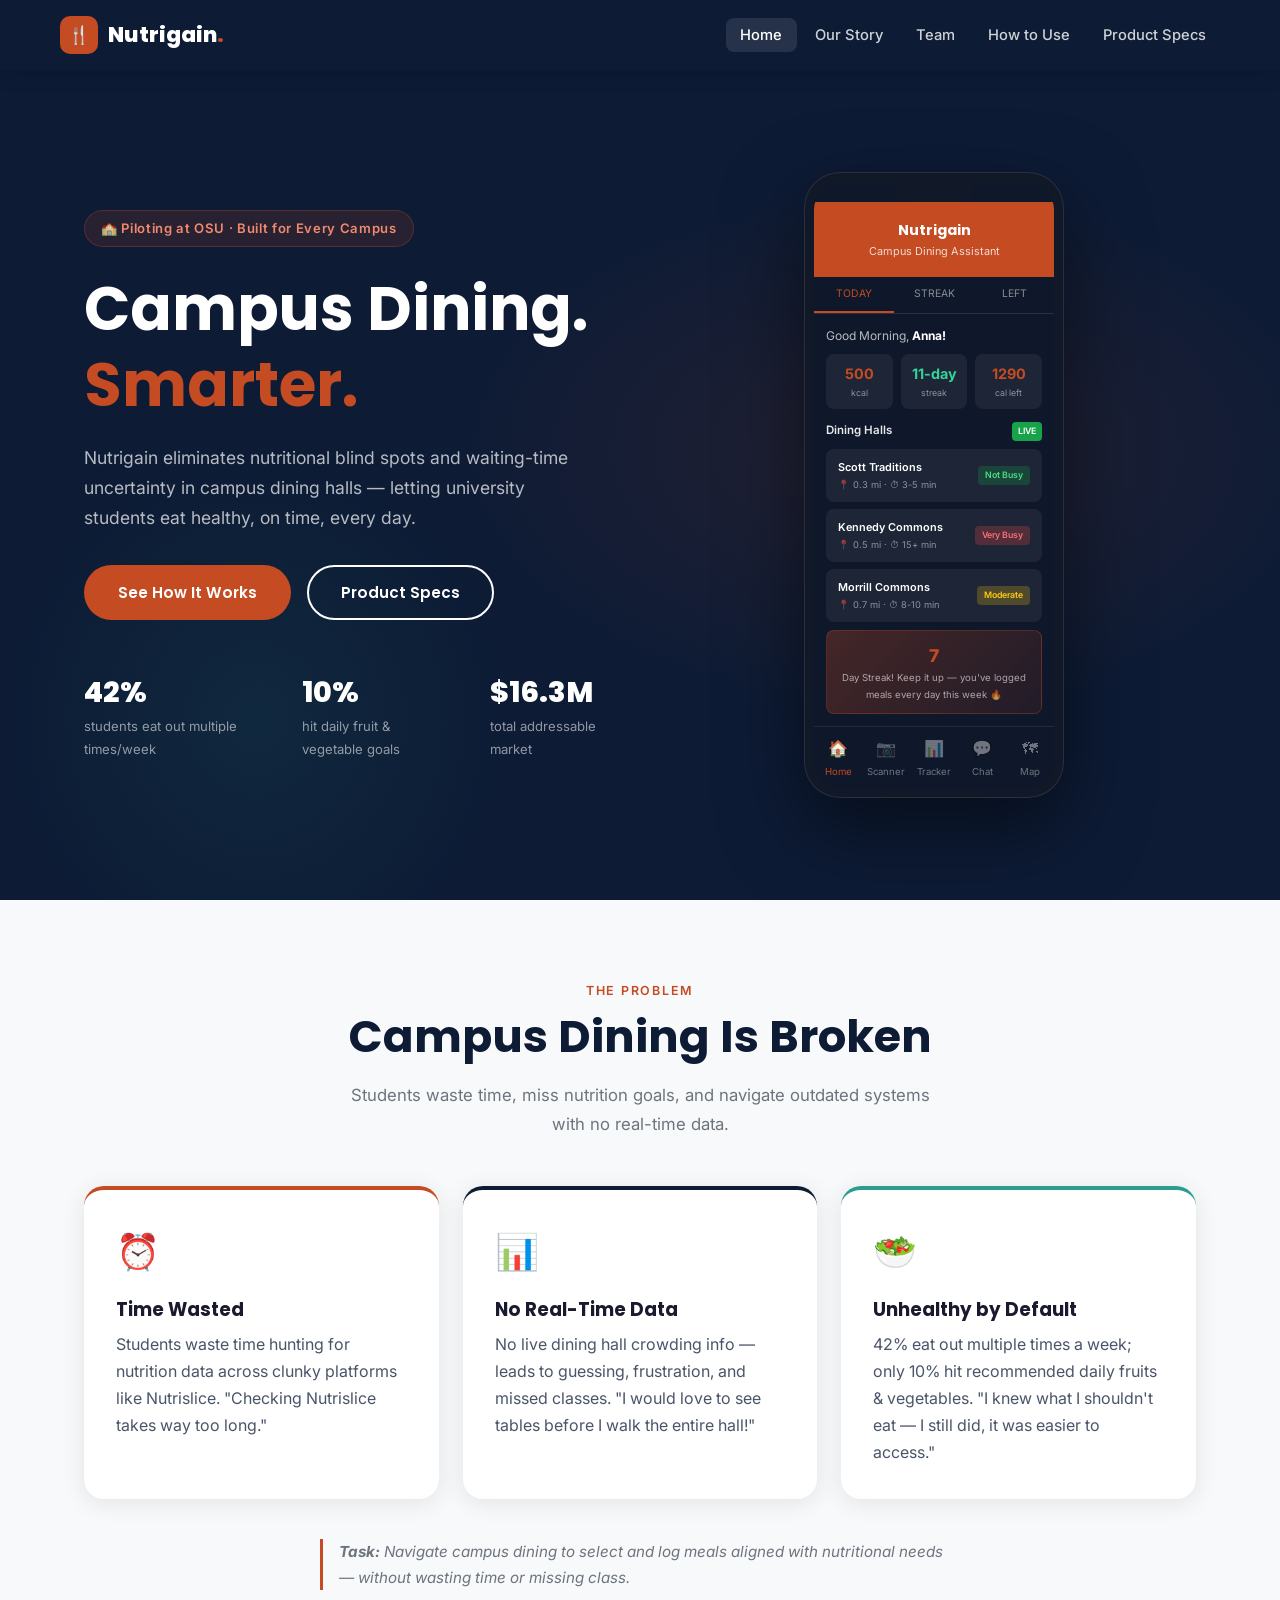
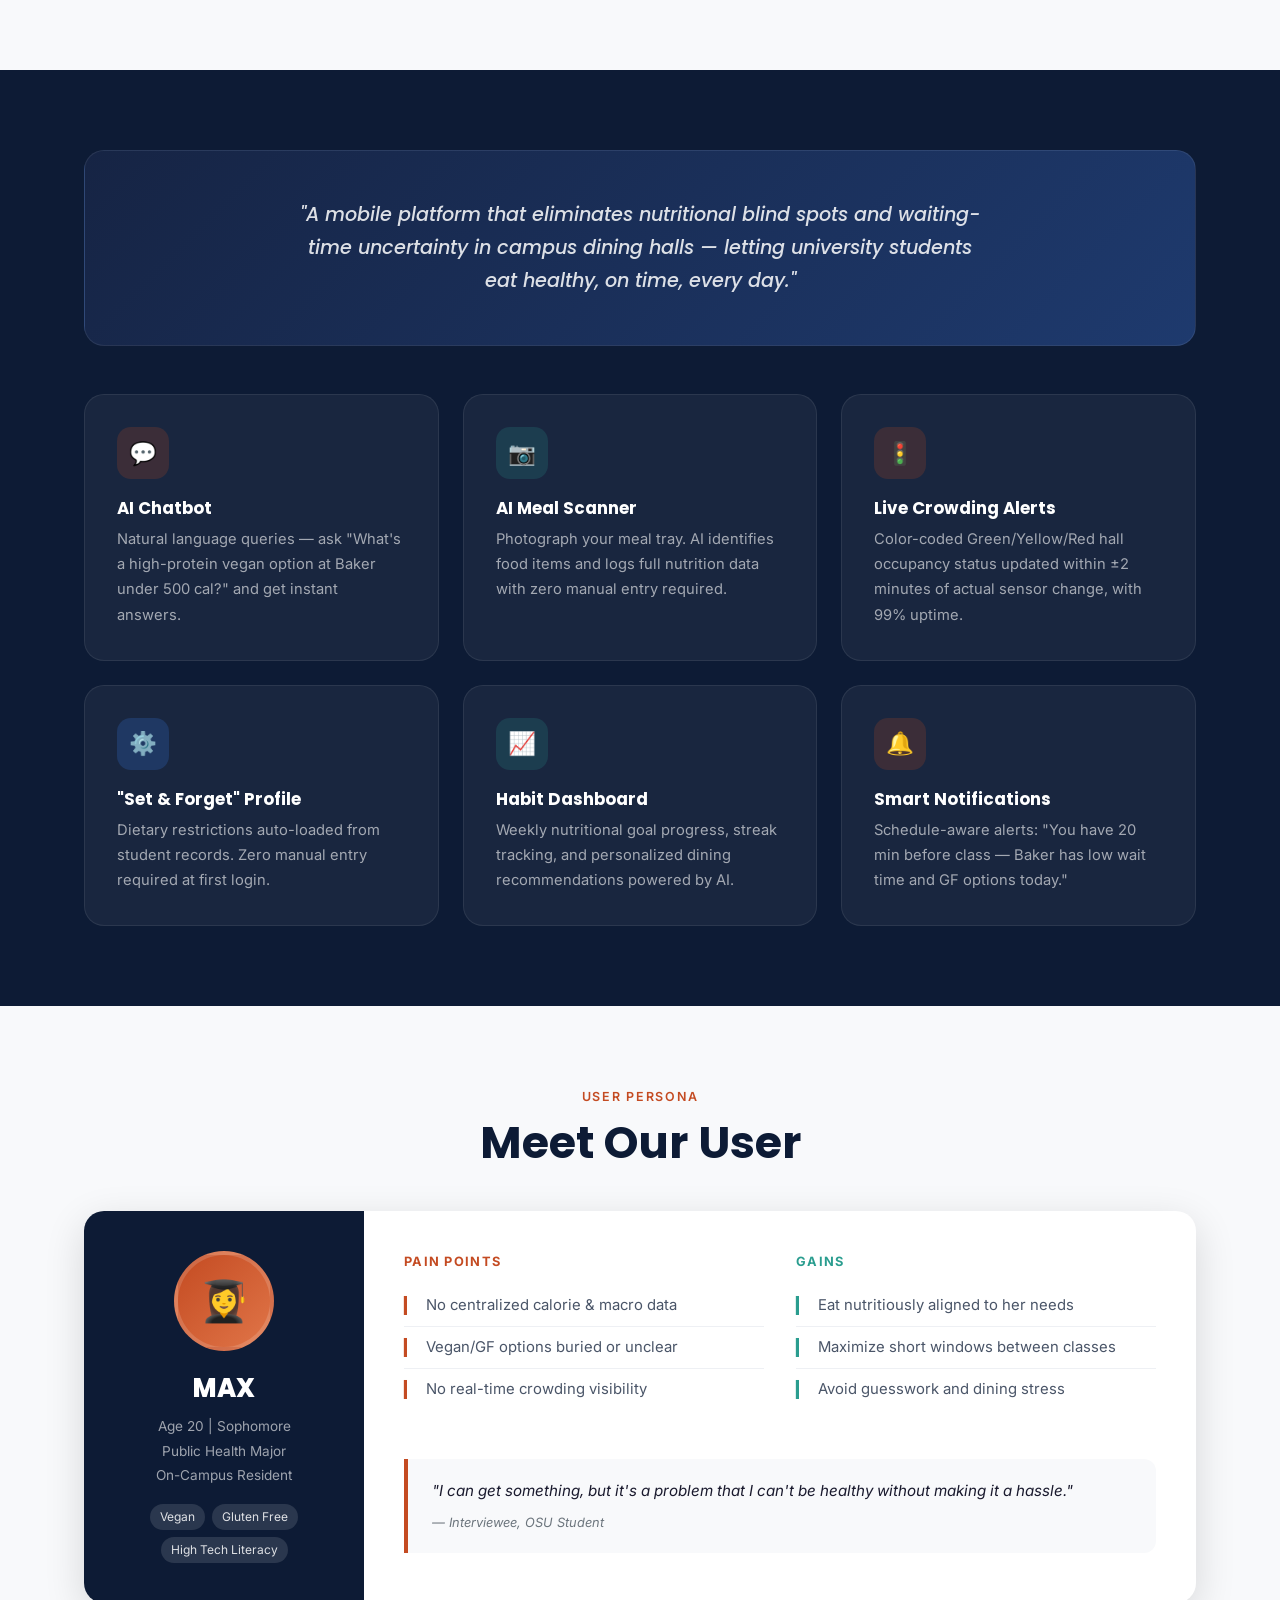
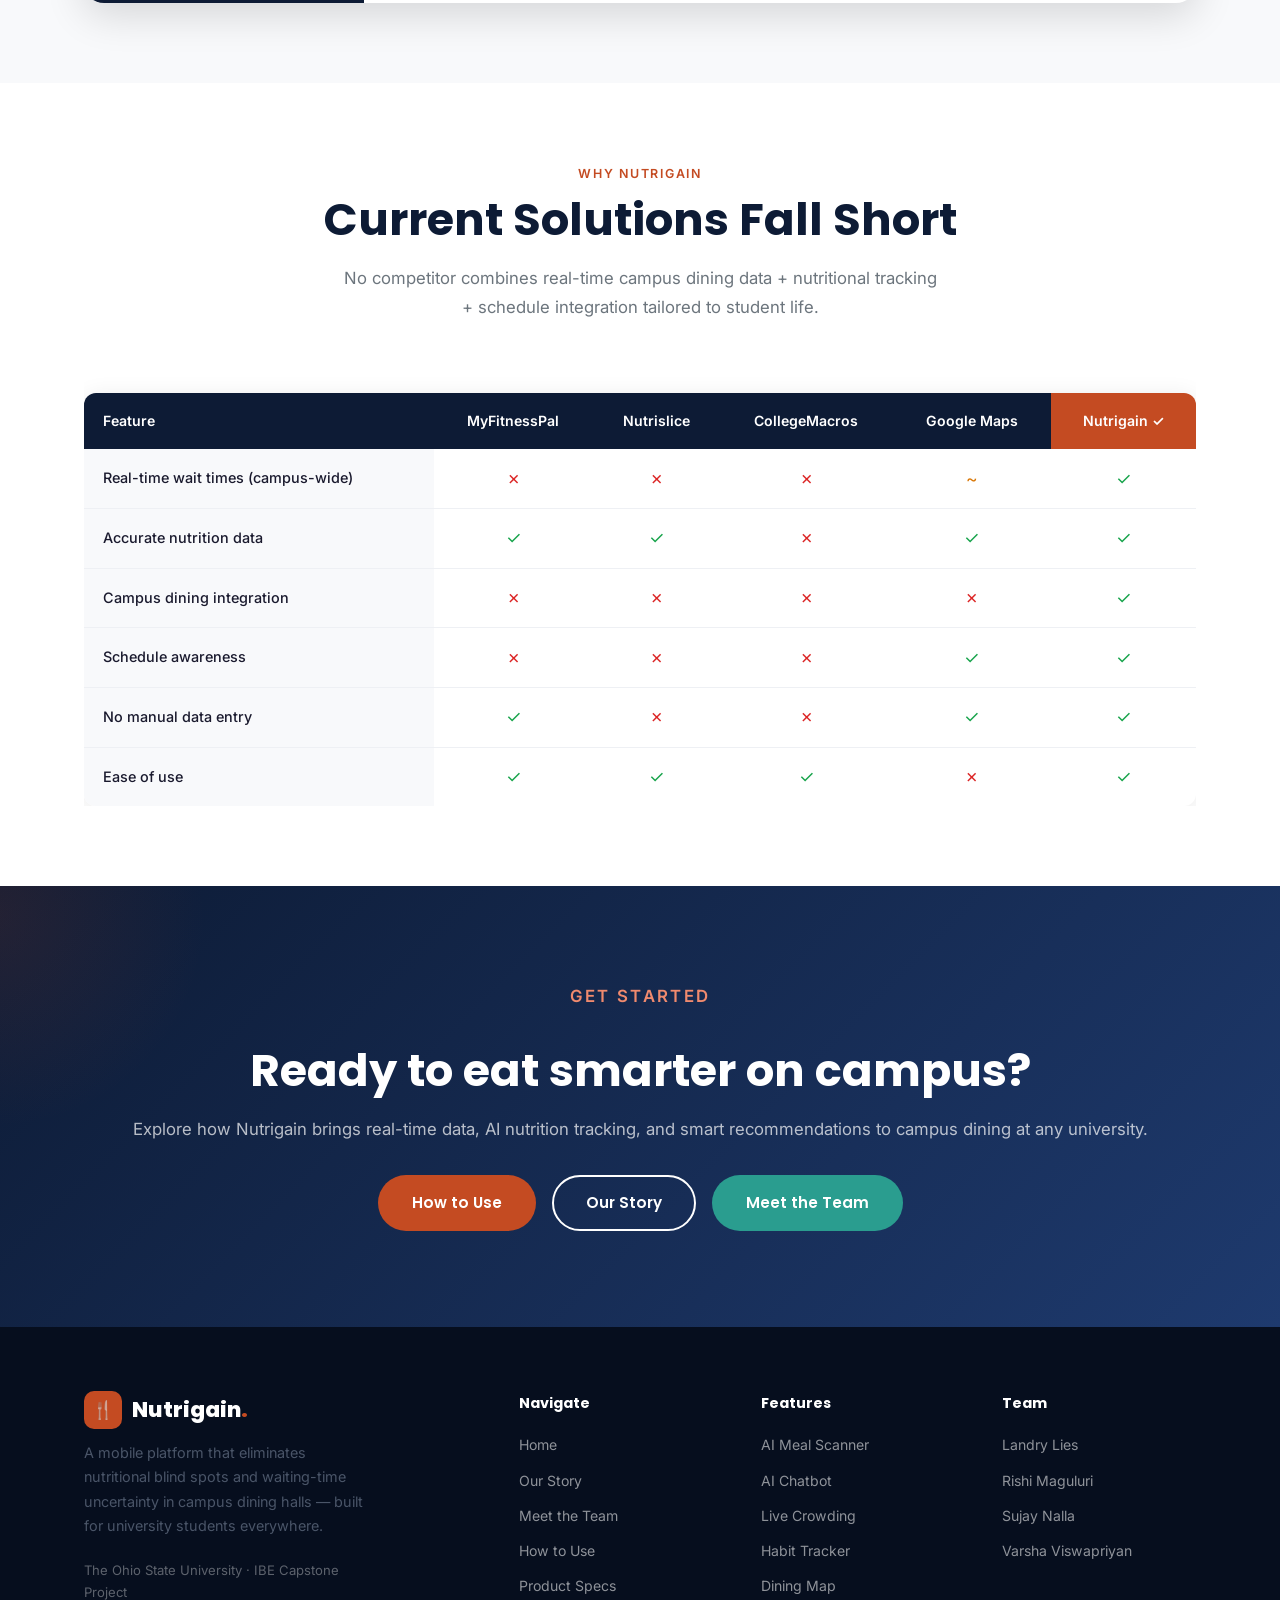
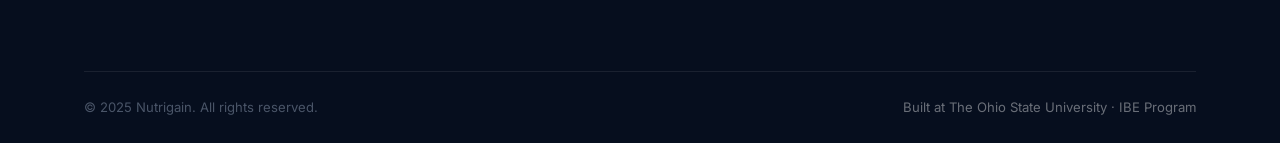
==== commit 4435264b: "Add team experience, broaden university scope, rename to Nutrigain - Add full LinkedIn experience, h" ====
--- a/index.html
+++ b/index.html
@@ -34,9 +34,9 @@
   <div class="container">
     <div class="hero-grid">
       <div class="hero-content">
-        <div class="hero-badge">🏫 Built for Ohio State University</div>
+        <div class="hero-badge">🏫 Piloting at OSU · Built for Every Campus</div>
         <h1>Campus Dining.<br><span class="highlight">Smarter.</span></h1>
-        <p>Nutrigain eliminates nutritional blind spots and waiting-time uncertainty in OSU dining halls — letting students eat healthy, on time, every day.</p>
+        <p>Nutrigain eliminates nutritional blind spots and waiting-time uncertainty in campus dining halls — letting university students eat healthy, on time, every day.</p>
         <div class="hero-actions">
           <a href="how-to-use.html" class="btn btn-primary">See How It Works</a>
           <a href="product-specs.html" class="btn btn-secondary">Product Specs</a>
@@ -65,7 +65,7 @@
             <div class="phone-notch"></div>
             <div class="phone-header">
               <div class="phone-header-title">Nutrigain</div>
-              <div class="phone-header-sub">OSU Dining Assistant</div>
+              <div class="phone-header-sub">Campus Dining Assistant</div>
             </div>
             <div style="display:flex; border-bottom:1px solid rgba(255,255,255,0.1)">
               <div class="phone-tab active">TODAY</div>
@@ -168,7 +168,7 @@
 <section class="section section-dark">
   <div class="container">
     <div class="value-prop-box fade-in">
-      <p>"A mobile platform that eliminates nutritional blind spots and waiting-time uncertainty in OSU dining halls — letting students eat healthy, on time, every day."</p>
+      <p>"A mobile platform that eliminates nutritional blind spots and waiting-time uncertainty in campus dining halls — letting university students eat healthy, on time, every day."</p>
     </div>
     <div class="features-grid" style="margin-top:3rem">
       <div class="feature-card fade-in fade-in-delay-1">
@@ -336,7 +336,7 @@
   <div class="container">
     <p class="section-label" style="color:#f08a6e">Get Started</p>
     <h2>Ready to eat smarter on campus?</h2>
-    <p>Explore how Nutrigain brings real-time data, AI nutrition tracking, and smart recommendations to OSU dining.</p>
+    <p>Explore how Nutrigain brings real-time data, AI nutrition tracking, and smart recommendations to campus dining at any university.</p>
     <div style="display:flex; gap:1rem; justify-content:center; flex-wrap:wrap; position:relative; z-index:1">
       <a href="how-to-use.html" class="btn btn-primary">How to Use</a>
       <a href="our-story.html" class="btn btn-secondary">Our Story</a>
@@ -354,7 +354,7 @@
           <div class="nav-logo-icon">🍴</div>
           <span class="nav-logo-text">Nutrigain<span>.</span></span>
         </div>
-        <p>A mobile platform that eliminates nutritional blind spots and waiting-time uncertainty in OSU dining halls.</p>
+        <p>A mobile platform that eliminates nutritional blind spots and waiting-time uncertainty in campus dining halls — built for university students everywhere.</p>
         <p style="font-size:0.82rem; color:rgba(255,255,255,0.35)">The Ohio State University · IBE Capstone Project</p>
       </div>
       <div>
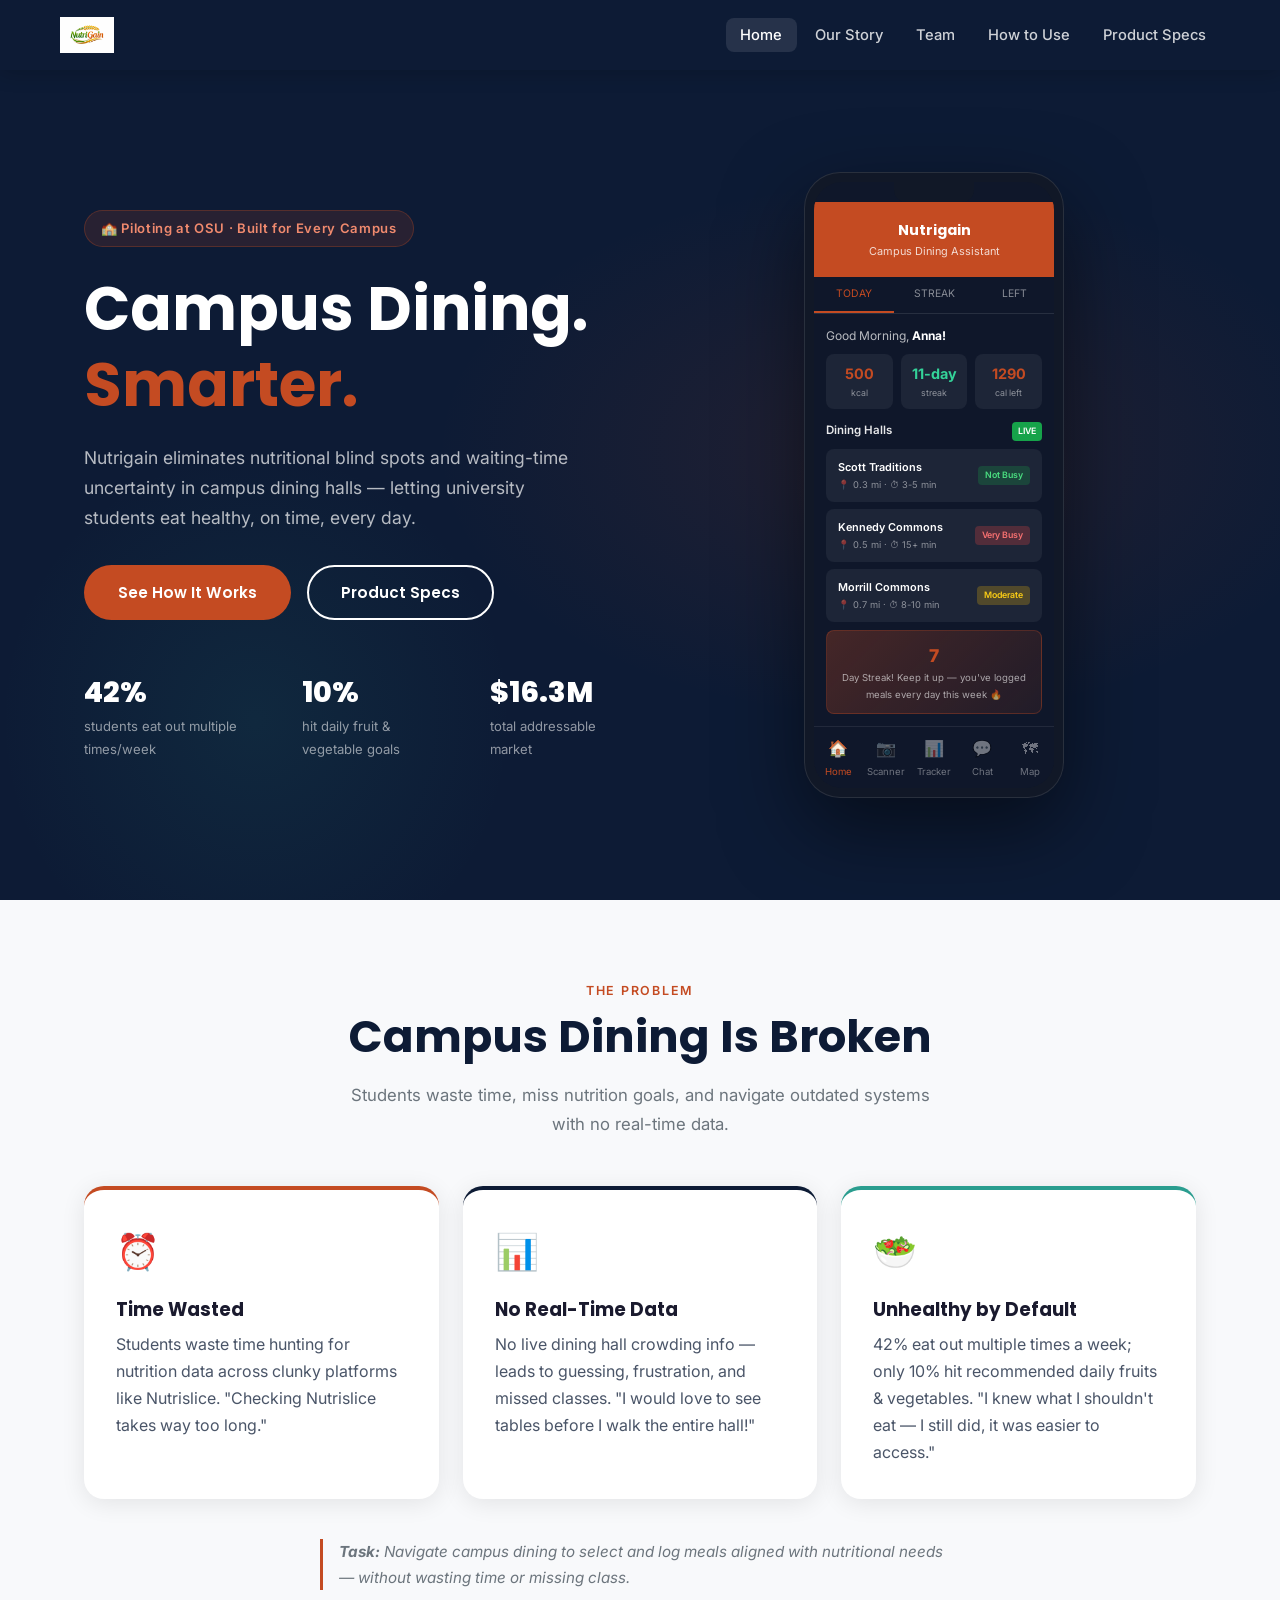
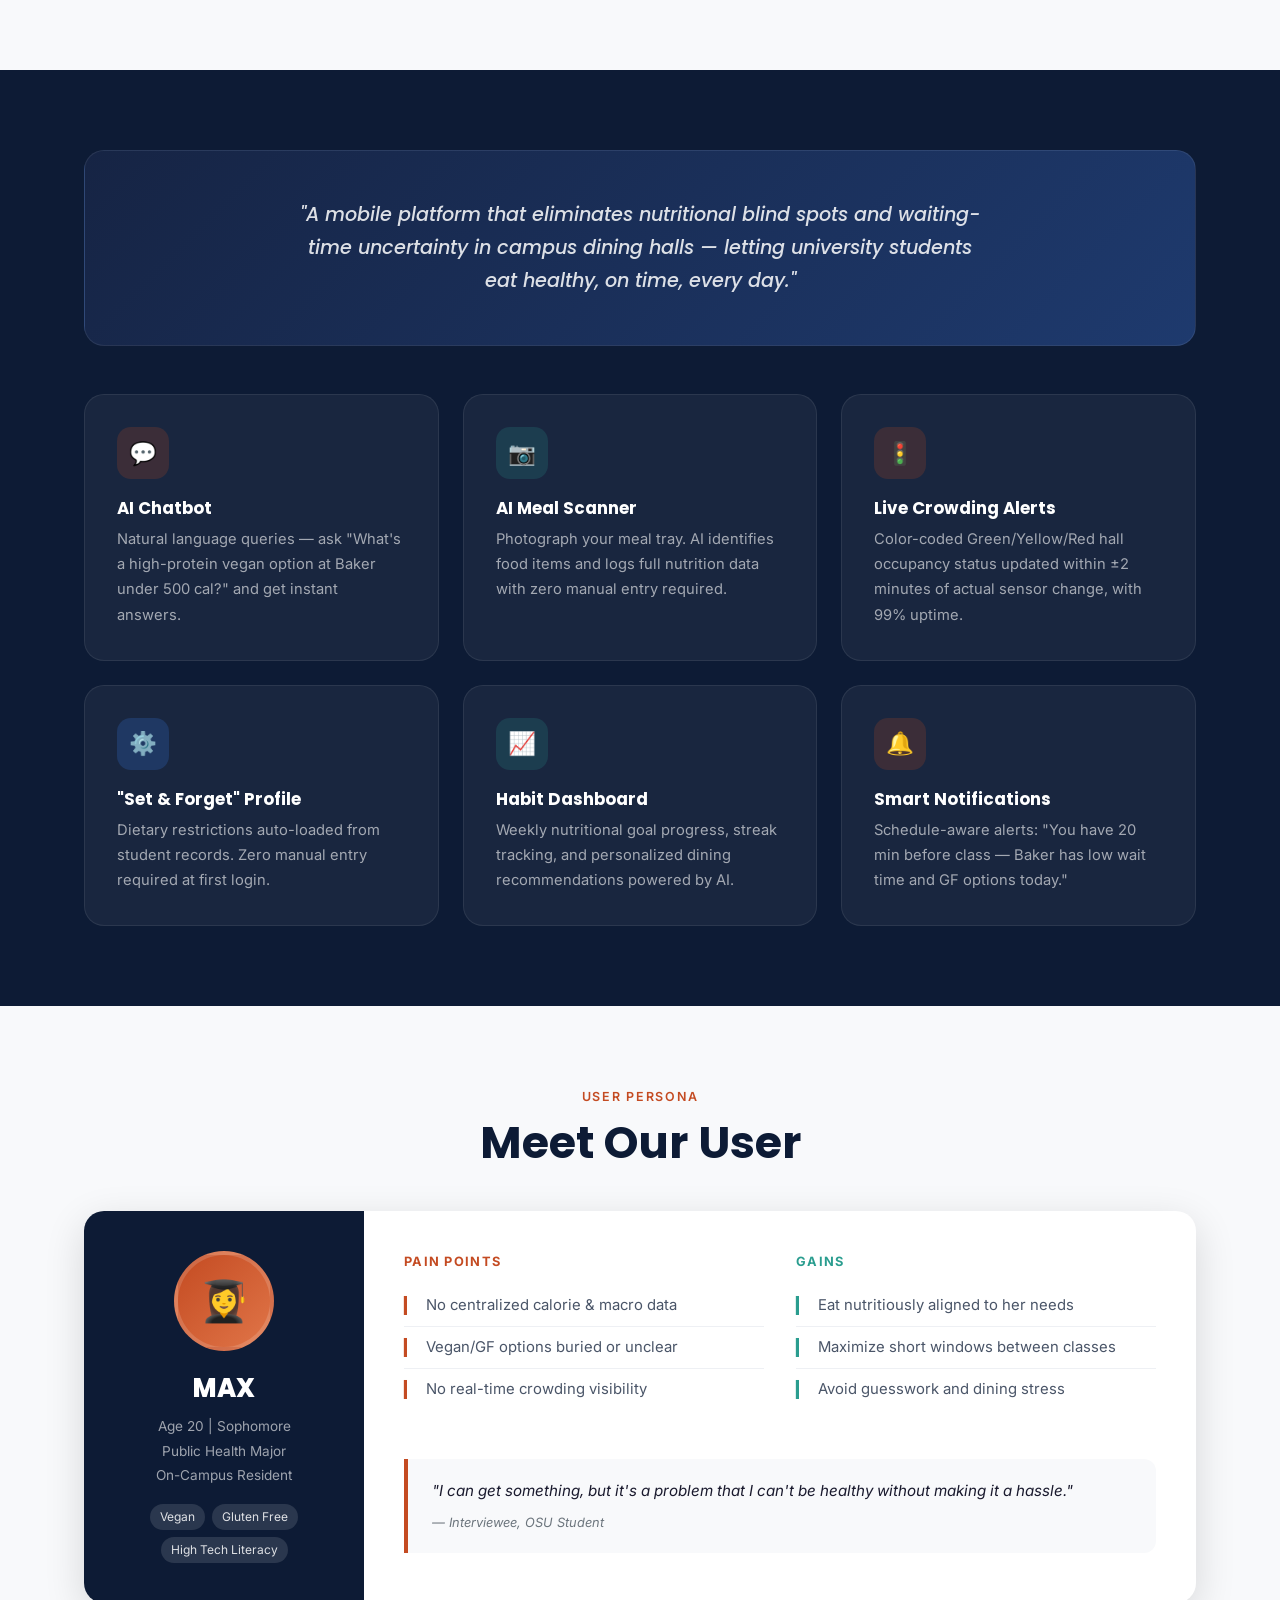
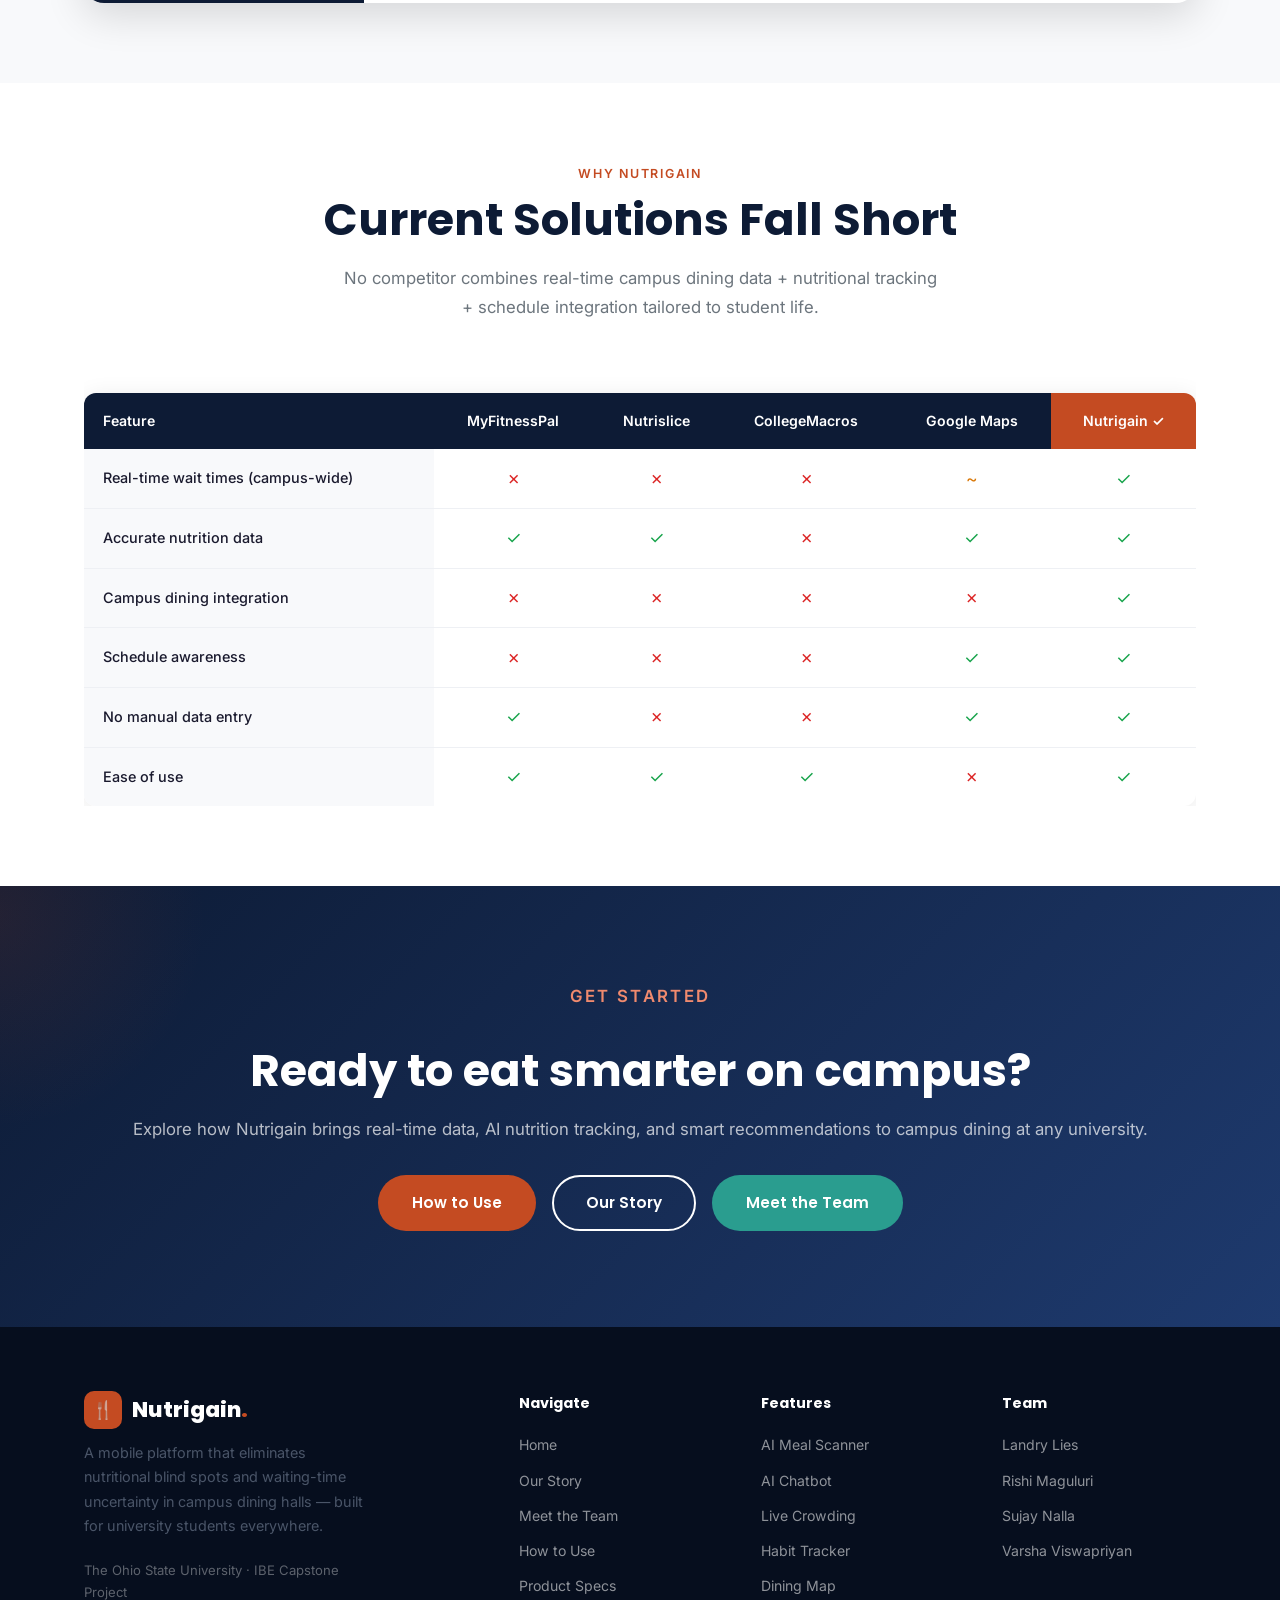
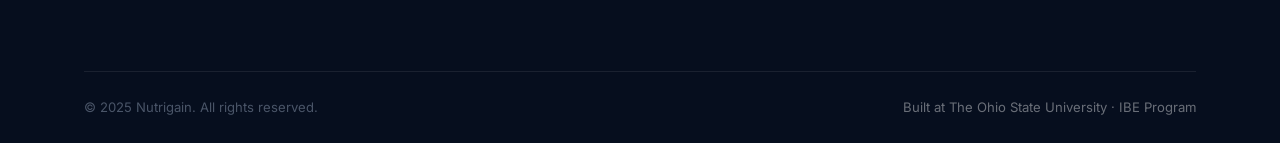
==== commit ae4052d1: "Replace emoji logo with nutrigain.png across all pages Co-Authored-By: Claude Sonnet 4.6 <noreply@an" ====
--- a/index.html
+++ b/index.html
@@ -12,8 +12,7 @@
 <nav class="navbar">
   <div class="nav-inner">
     <a href="index.html" class="nav-logo">
-      <div class="nav-logo-icon">🍴</div>
-      <span class="nav-logo-text">Nutrigain<span>.</span></span>
+      <img src="images/nutrigain.png" alt="Nutrigain" style="height:36px;width:auto;display:block">
     </a>
     <ul class="nav-links">
       <li><a href="index.html">Home</a></li>
--- a/css/styles.css
+++ b/css/styles.css
@@ -482,18 +482,19 @@
 }
 .team-card:hover { transform: translateY(-8px); box-shadow: var(--shadow-lg); }
 .team-photo {
-  height: 180px;
-  background: var(--navy);
+  height: 260px;
+  background: var(--light);
   display: flex; align-items: center; justify-content: center;
   font-size: 3rem;
   position: relative;
   overflow: hidden;
 }
-.team-photo::before {
-  content: '';
-  position: absolute; inset: 0;
-  background: radial-gradient(circle at 50% 70%, rgba(196,75,34,0.15), transparent 60%);
-}
+.team-photo img {
+  width: 100%; height: 100%;
+  object-fit: cover; object-position: center top;
+  display: block;
+}
+.team-photo::before { display: none; }
 .team-initials {
   width: 80px; height: 80px;
   border-radius: 50%;
@@ -741,8 +742,14 @@
   font-weight: 800;
   color: var(--white);
   margin: 0 auto 1.5rem;
-  border: 5px solid rgba(255,255,255,0.15);
-  box-shadow: 0 8px 32px rgba(0,0,0,0.3);
+  border: none;
+  box-shadow: none;
+  overflow: hidden;
+}
+.profile-avatar img {
+  width: 100%; height: 100%;
+  object-fit: cover; object-position: center top;
+  border-radius: 50%;
 }
 .profile-left { text-align: center; }
 .profile-name { font-size: 2rem; color: var(--white); margin-bottom: 0.25rem; }
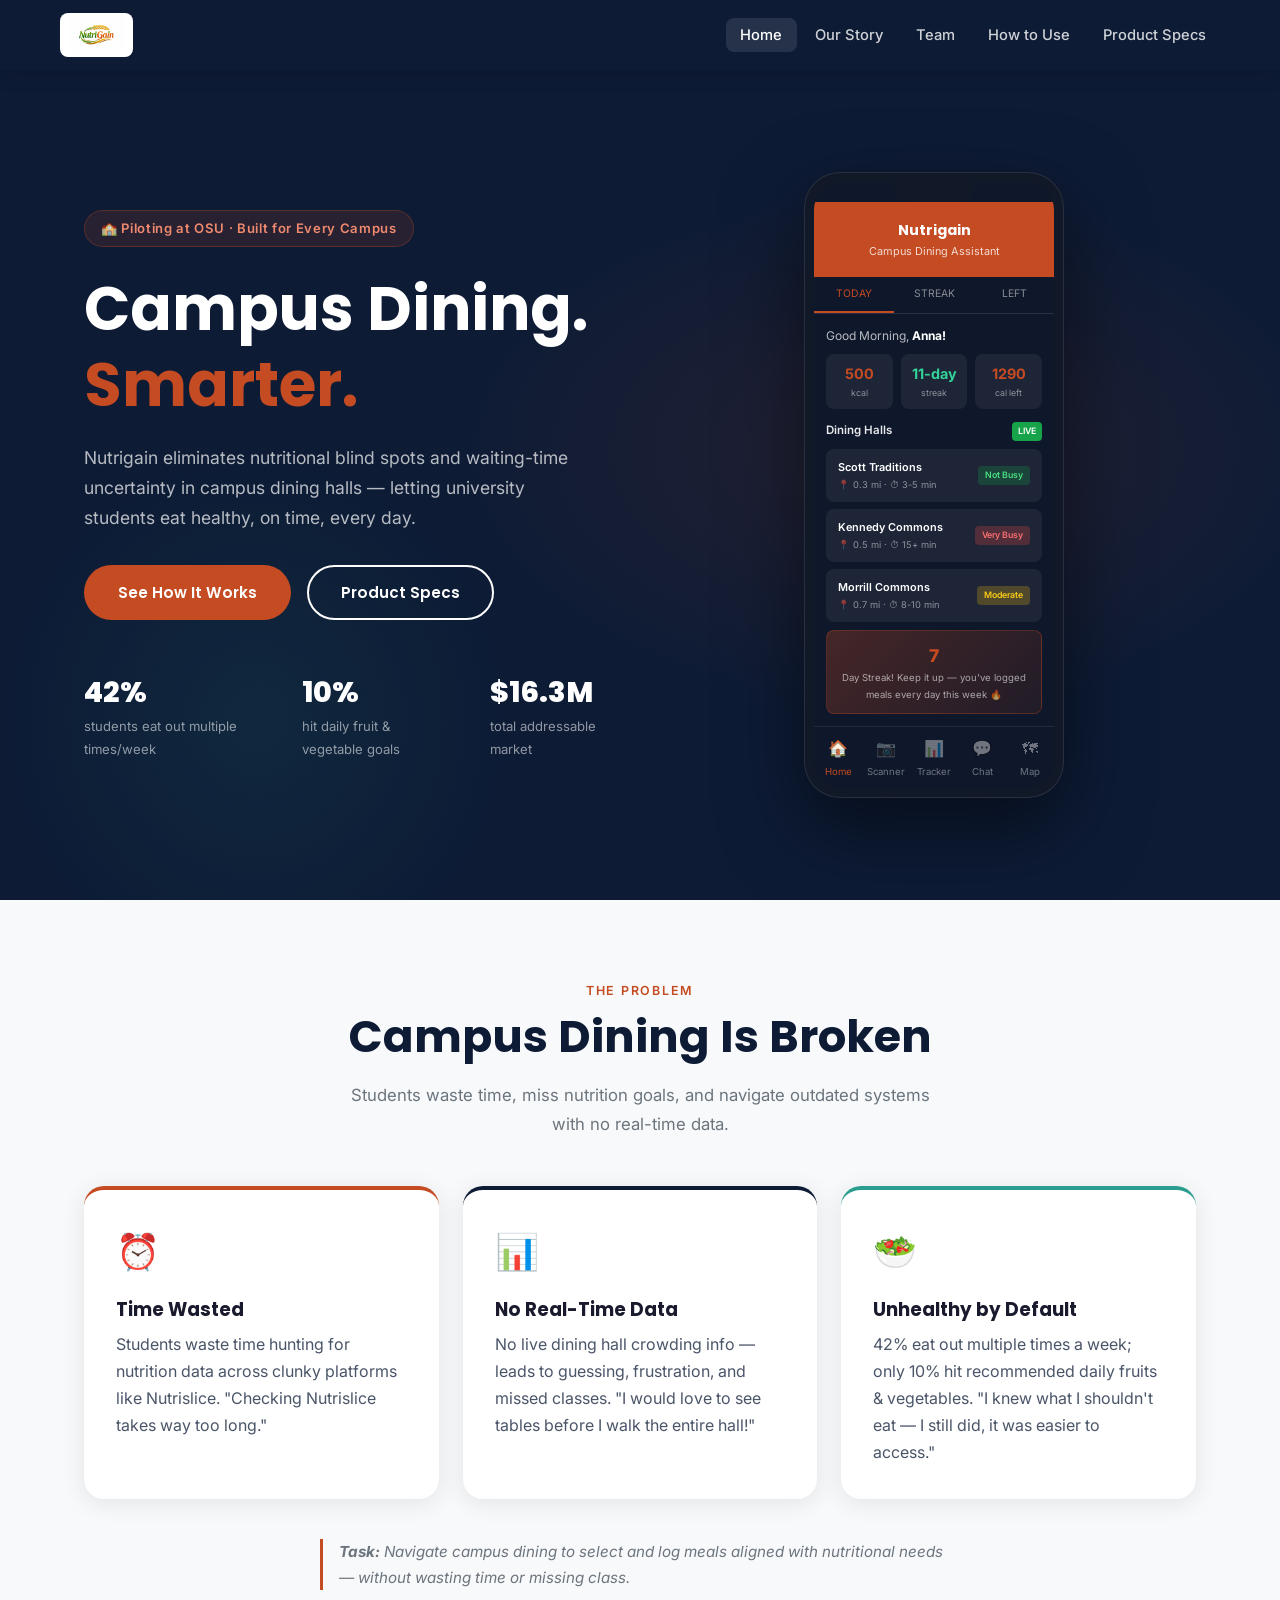
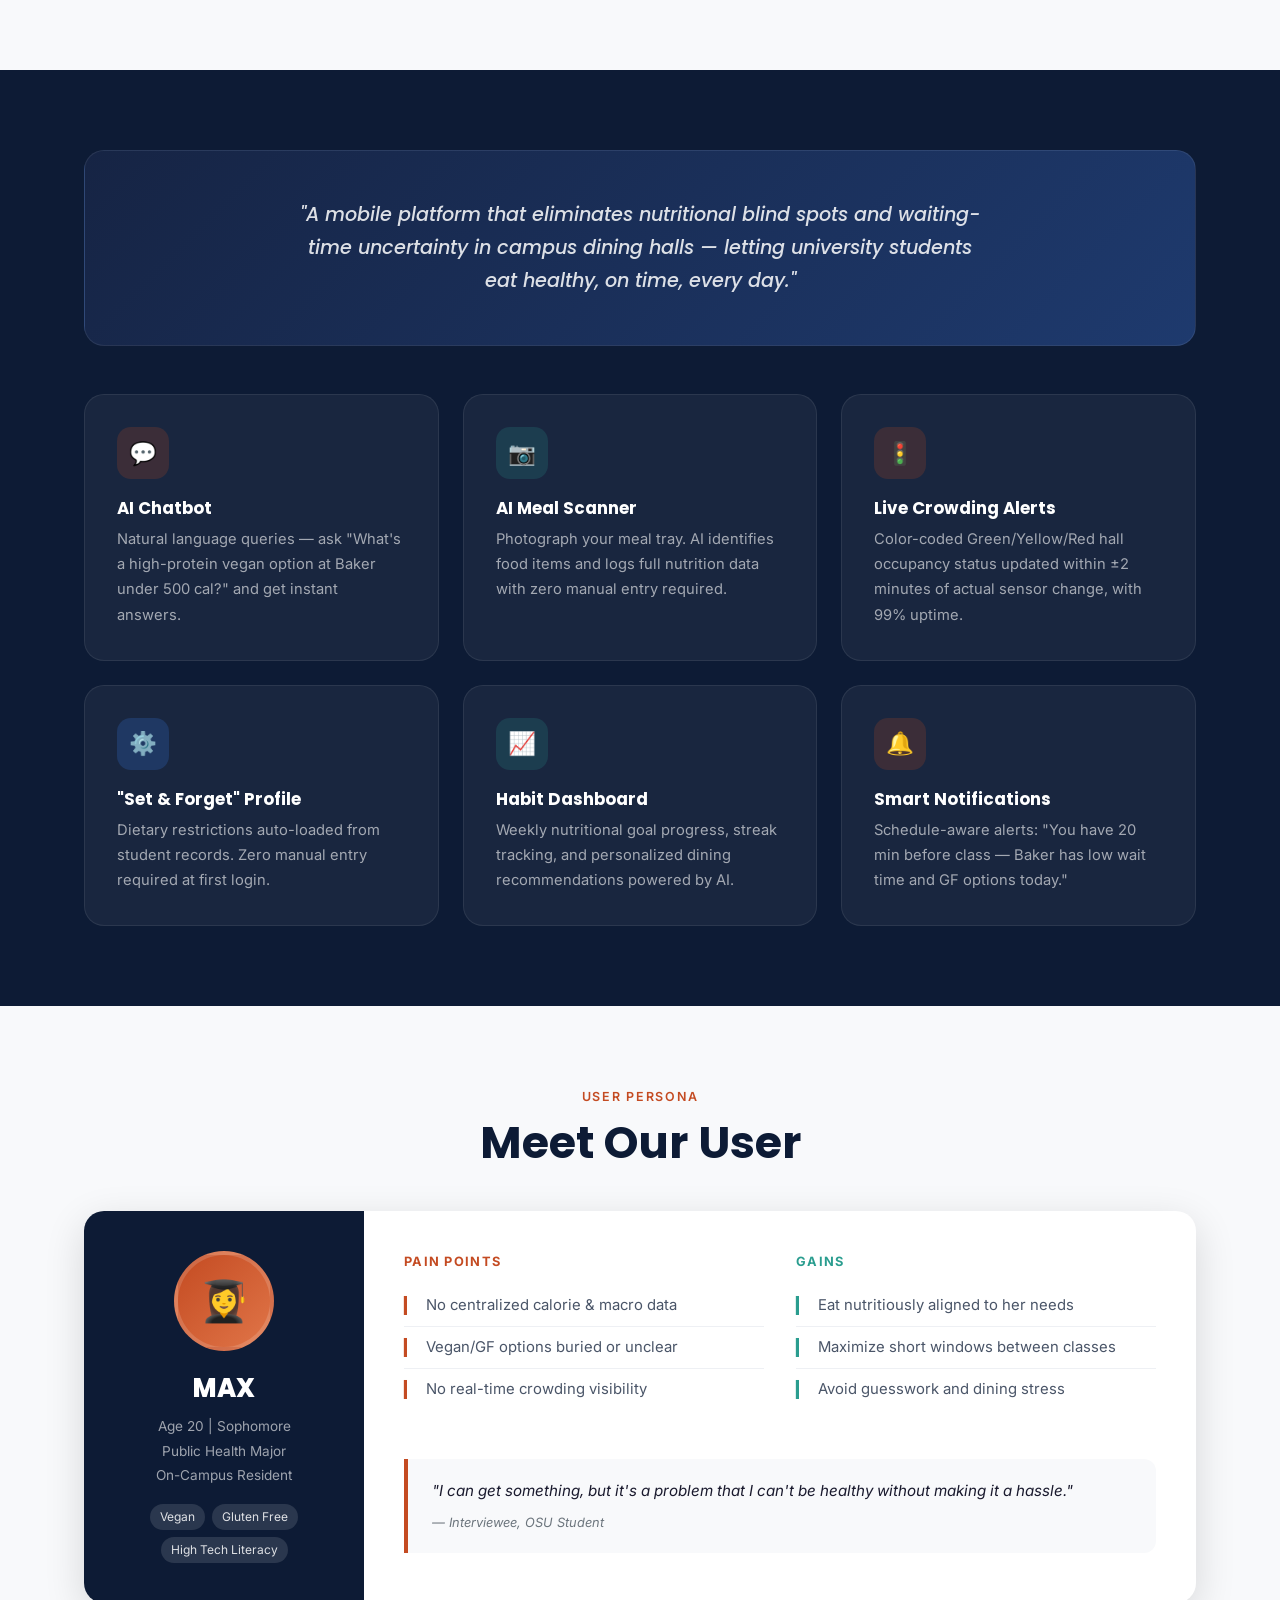
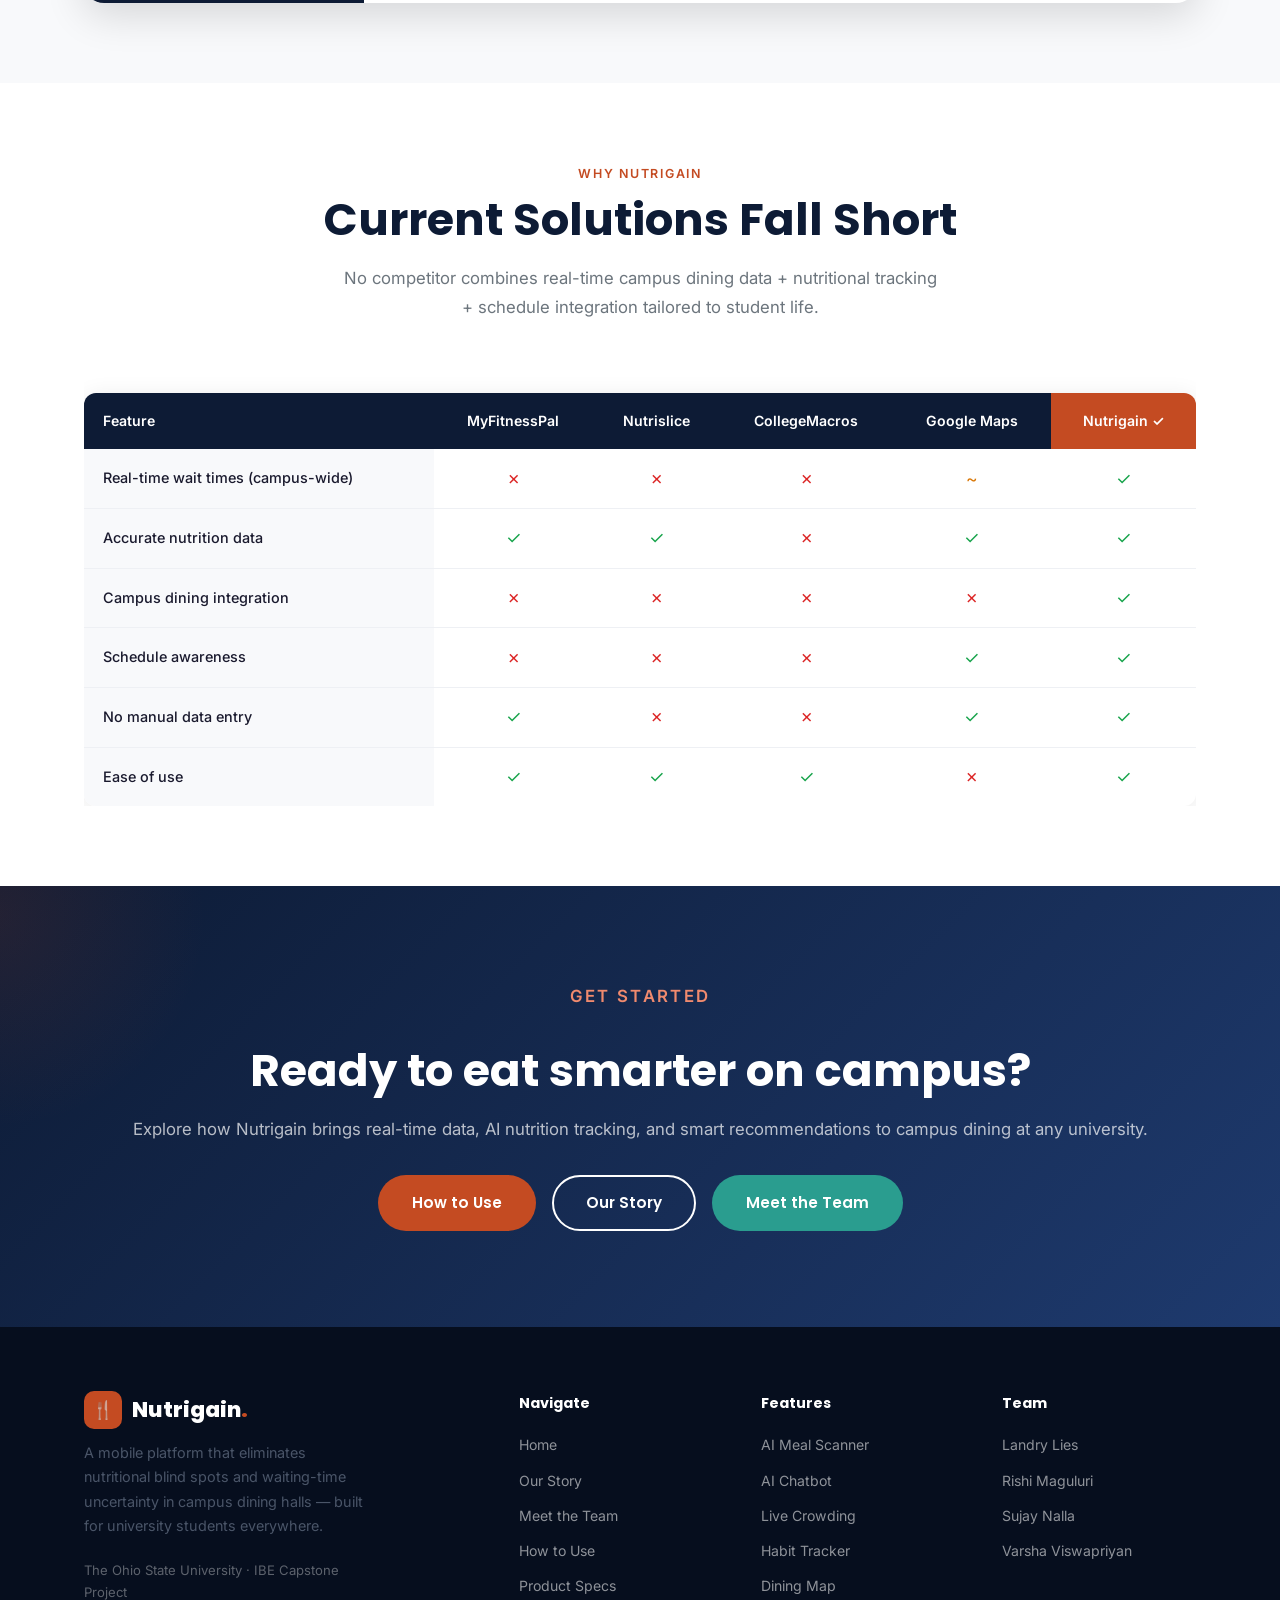
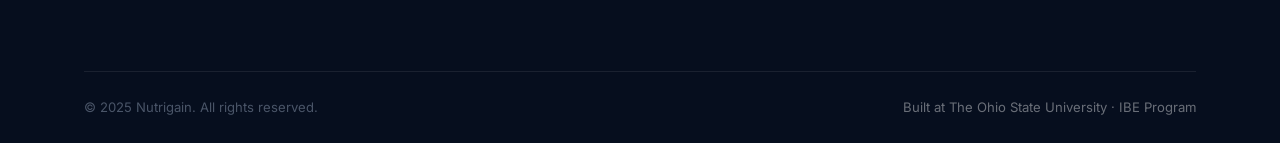
==== commit 87dbf1f6: "Fix logo visibility: add white background pill to nav logo image Co-Authored-By: Claude Sonnet 4.6 <" ====
--- a/index.html
+++ b/index.html
@@ -12,7 +12,7 @@
 <nav class="navbar">
   <div class="nav-inner">
     <a href="index.html" class="nav-logo">
-      <img src="images/nutrigain.png" alt="Nutrigain" style="height:36px;width:auto;display:block">
+      <img src="images/nutrigain.png" alt="Nutrigain">
     </a>
     <ul class="nav-links">
       <li><a href="index.html">Home</a></li>
--- a/css/styles.css
+++ b/css/styles.css
@@ -111,6 +111,7 @@
 .navbar.scrolled { height: 62px; background: rgba(13,27,53,0.97); backdrop-filter: blur(10px); }
 .nav-inner { max-width: 1160px; margin: 0 auto; width: 100%; display: flex; align-items: center; justify-content: space-between; }
 .nav-logo { display: flex; align-items: center; gap: 0.65rem; }
+.nav-logo img { height: 44px; width: auto; display: block; background: white; border-radius: 8px; padding: 3px 8px; }
 .nav-logo-icon {
   width: 38px; height: 38px;
   background: var(--orange);
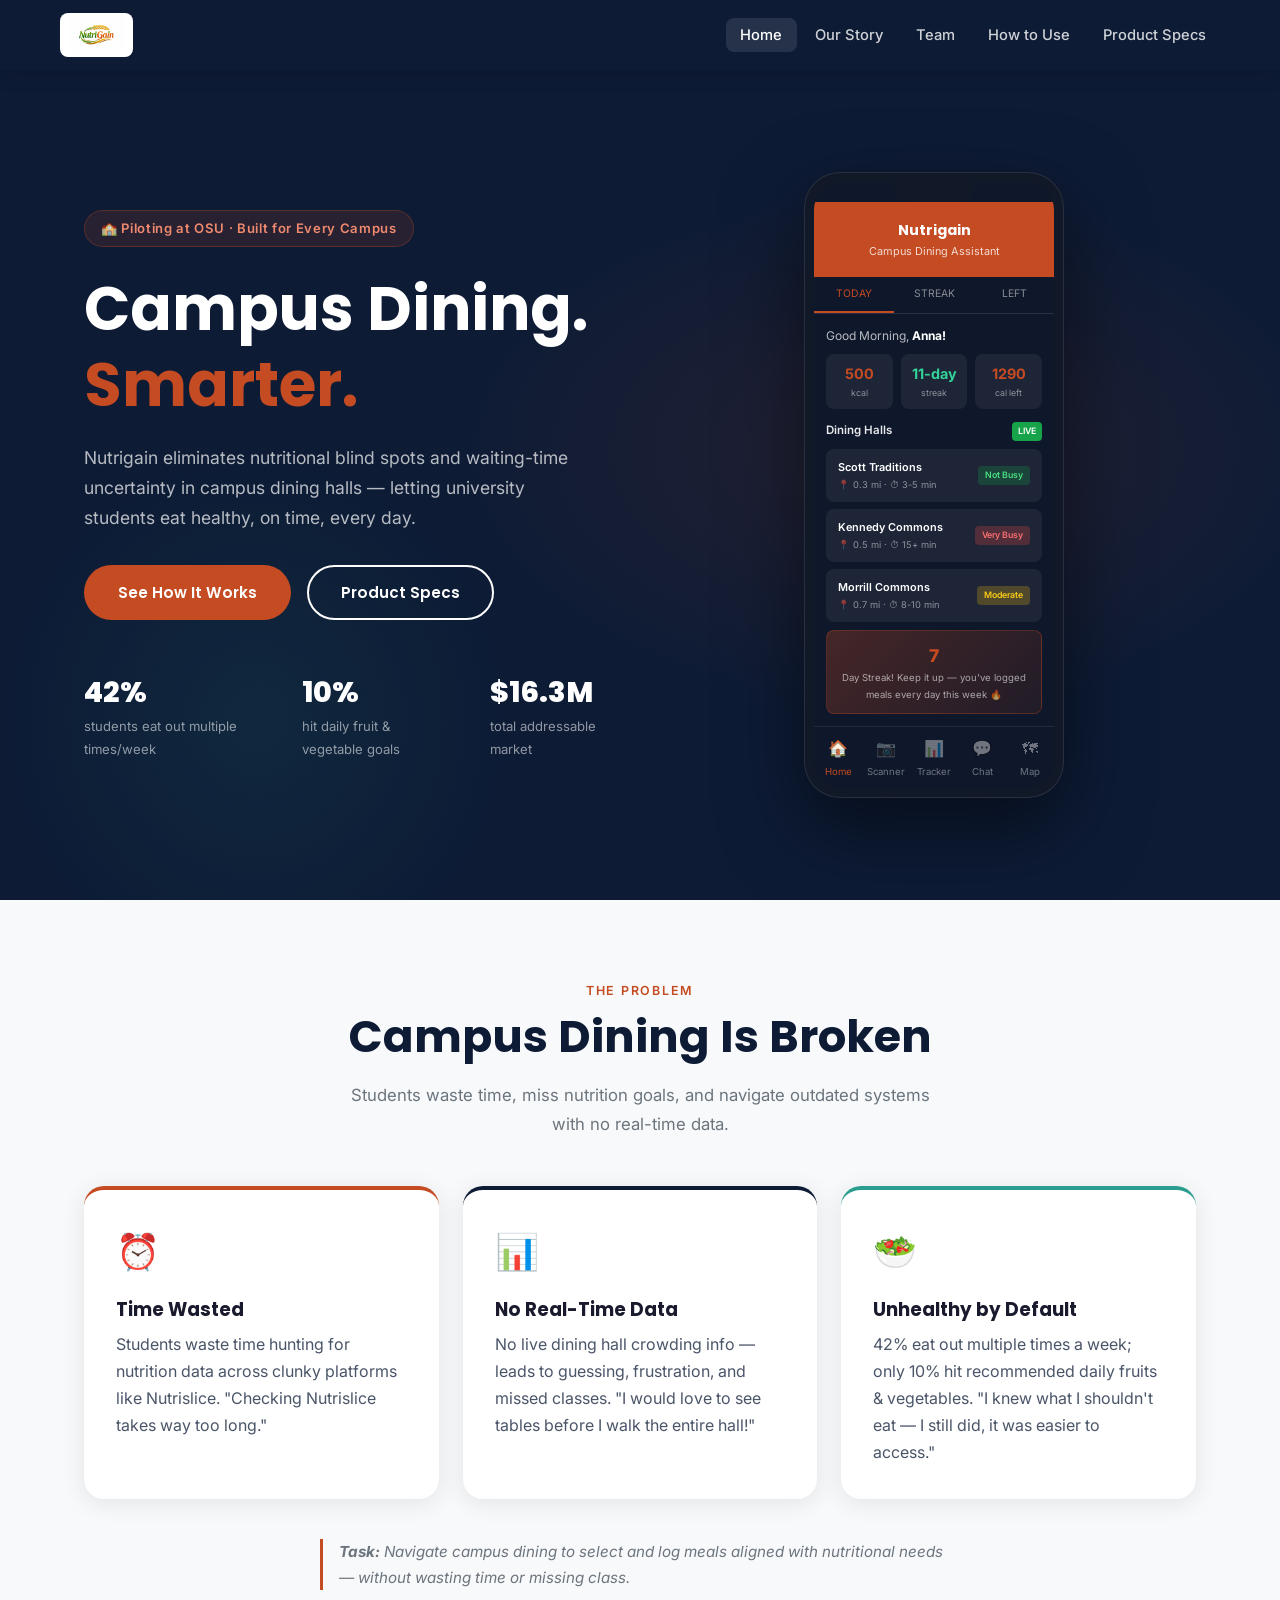
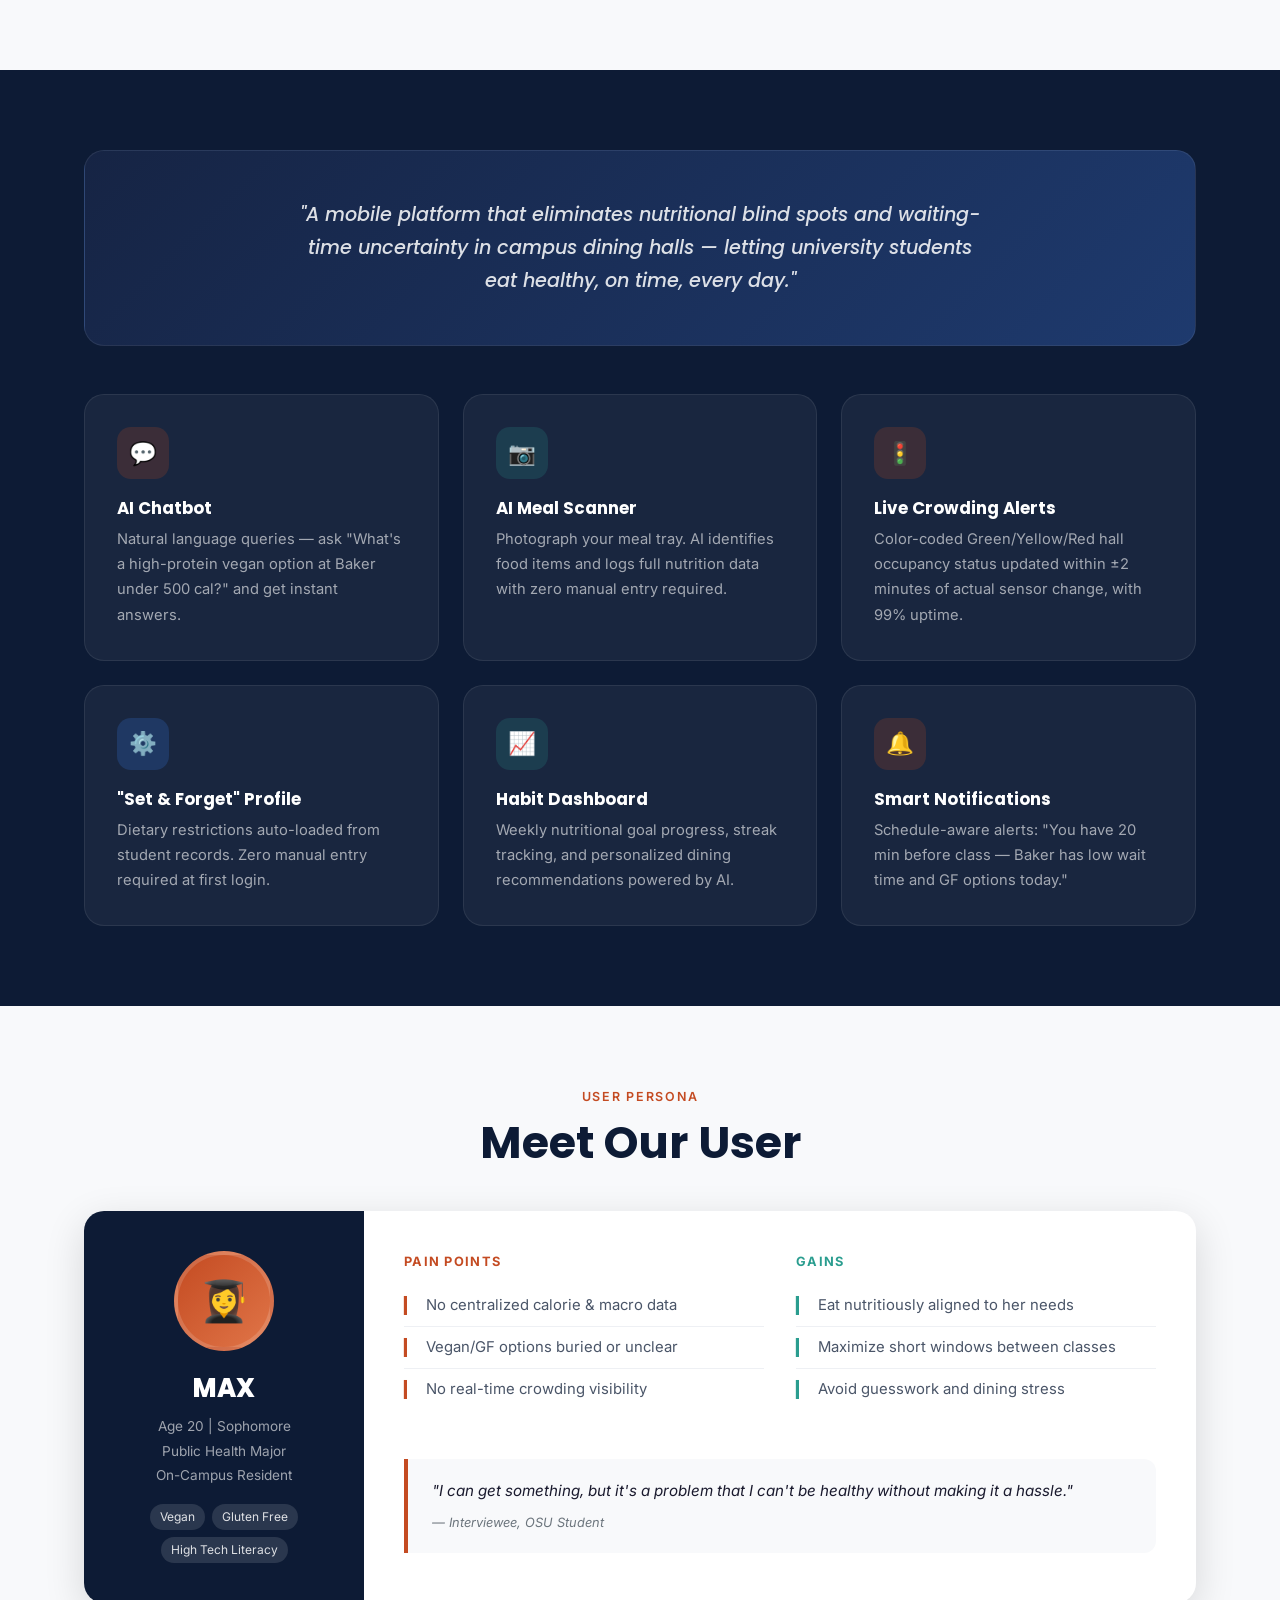
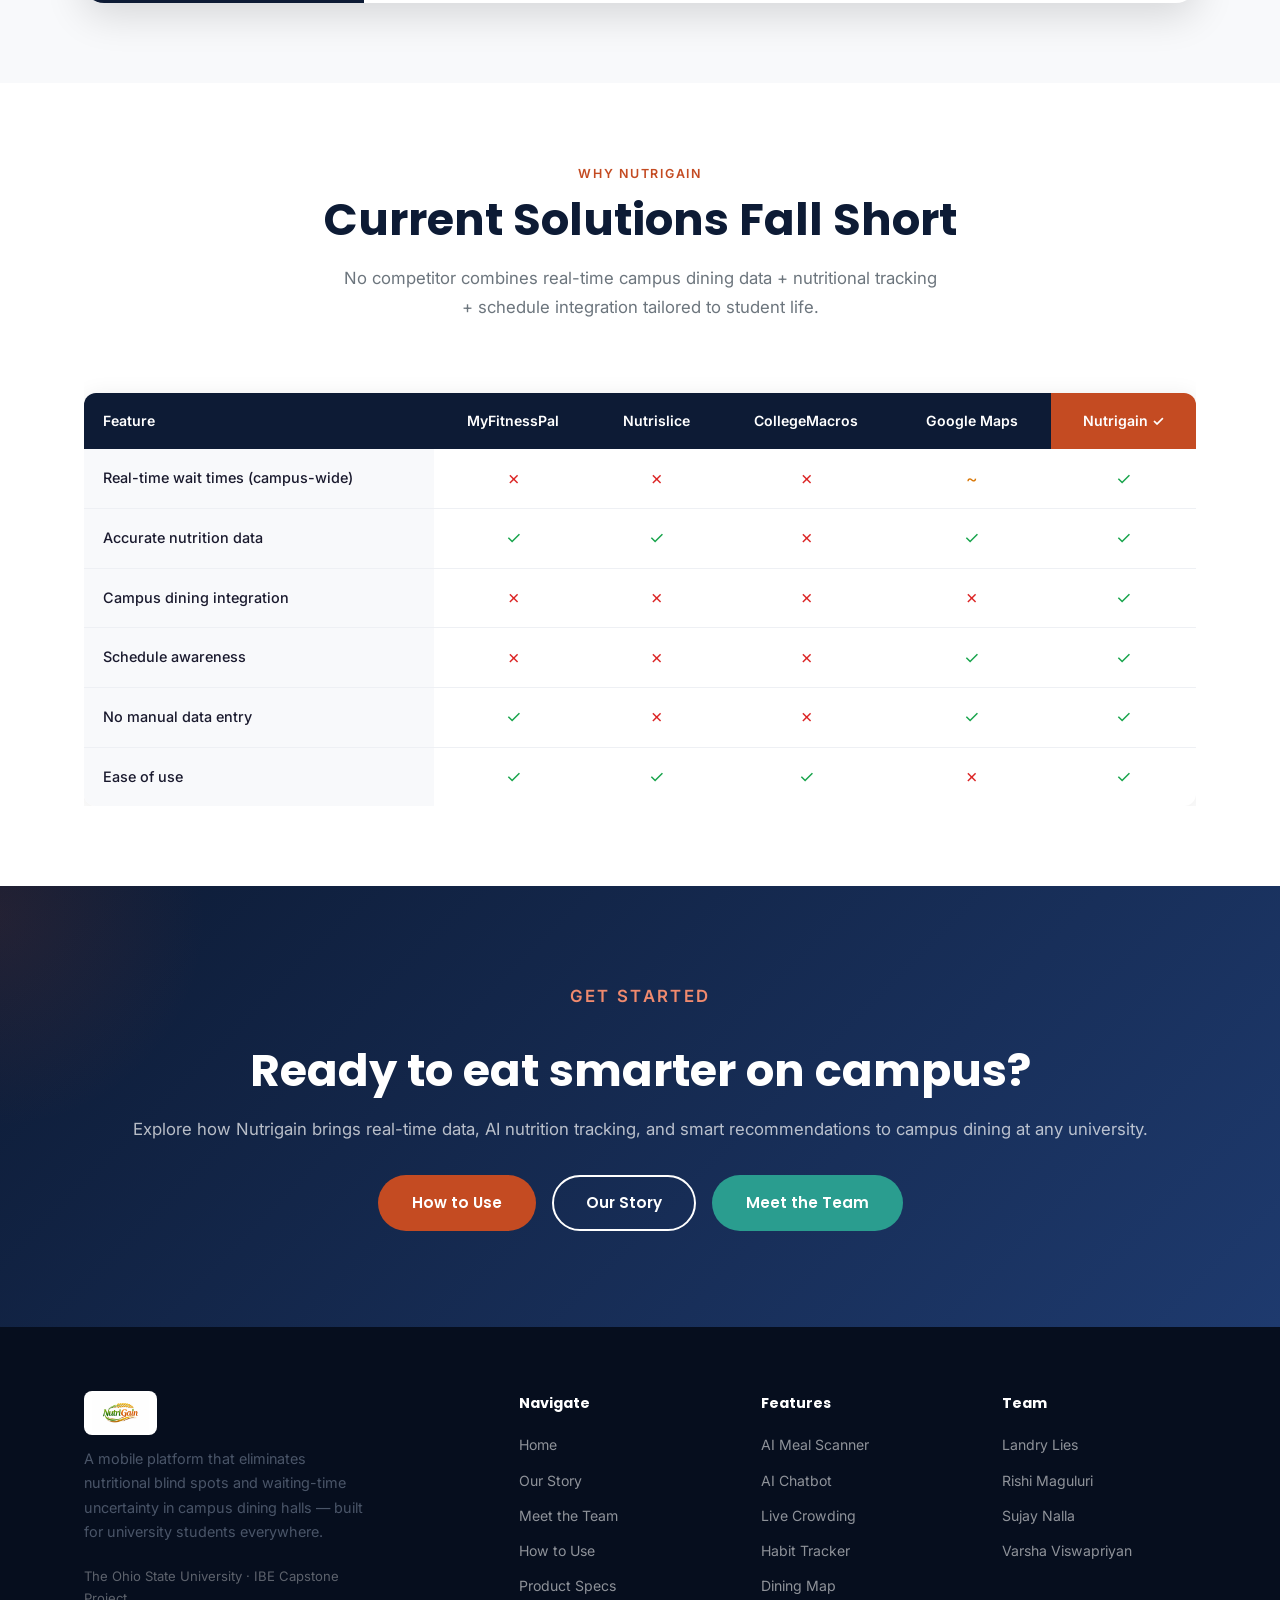
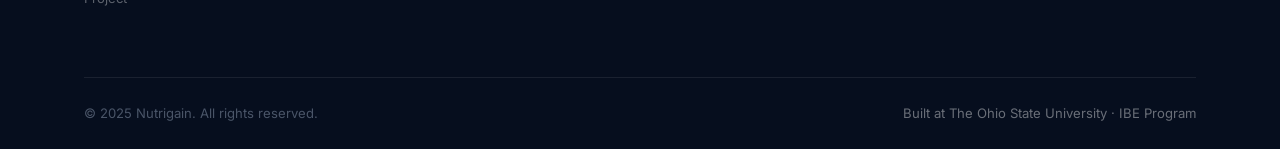
==== commit 7f229774: "Replace all remaining footer emoji logos with nutrigain.png Co-Authored-By: Claude Sonnet 4.6 <norep" ====
--- a/index.html
+++ b/index.html
@@ -350,8 +350,7 @@
     <div class="footer-grid">
       <div class="footer-brand">
         <div class="nav-logo">
-          <div class="nav-logo-icon">🍴</div>
-          <span class="nav-logo-text">Nutrigain<span>.</span></span>
+          <img src="images/nutrigain.png" alt="Nutrigain">
         </div>
         <p>A mobile platform that eliminates nutritional blind spots and waiting-time uncertainty in campus dining halls — built for university students everywhere.</p>
         <p style="font-size:0.82rem; color:rgba(255,255,255,0.35)">The Ohio State University · IBE Capstone Project</p>
